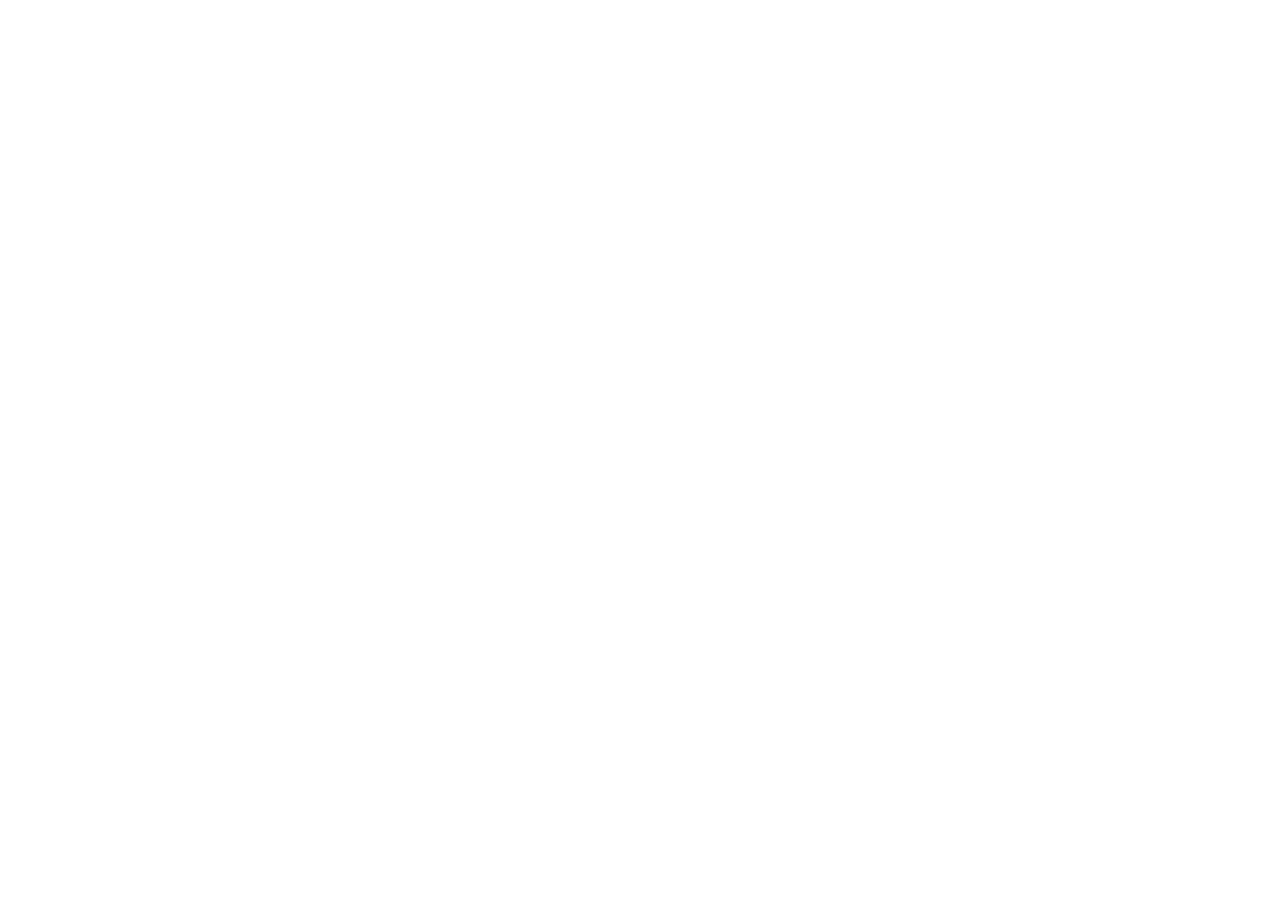
==== index.html @ d52b015d "完成了项目登陆和注册功能的开发" ====
<!DOCTYPE html>
<html lang="en">

<head>
    <meta charset="UTF-8">
    <meta http-equiv="X-UA-Compatible" content="IE=edge">
    <meta name="viewport" content="width=device-width, initial-scale=1.0">
    <title>Document</title>
</head>

<body>

</body>

</html>
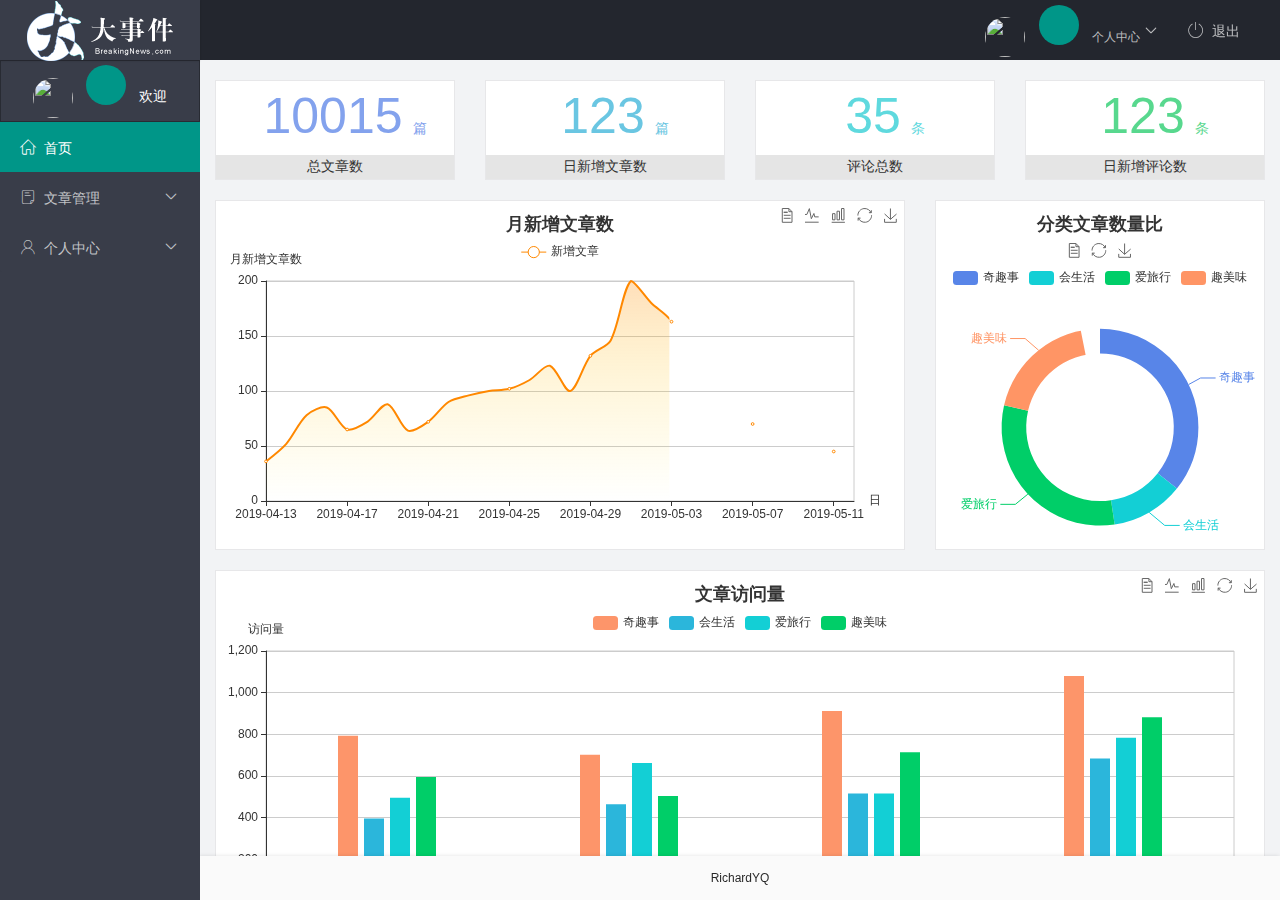
==== commit 39126973: "主页开发" ====
--- a/index.html
+++ b/index.html
@@ -1,15 +1,119 @@
 <!DOCTYPE html>
-<html lang="en">
+<html>
 
 <head>
-    <meta charset="UTF-8">
-    <meta http-equiv="X-UA-Compatible" content="IE=edge">
-    <meta name="viewport" content="width=device-width, initial-scale=1.0">
-    <title>Document</title>
+    <meta charset="utf-8">
+    <meta name="viewport" content="width=device-width, initial-scale=1, maximum-scale=1">
+    <title>Web Blog</title>
+    <link rel="stylesheet" href="./assets/lib/layui/css/layui.css">
+    <link rel="stylesheet" href="./assets/fonts/iconfont.css">
+    <link rel="stylesheet" href="./assets/css/index.css">
 </head>
 
 <body>
+    <div class="layui-layout layui-layout-admin">
+        <div class="layui-header">
+            <div class="layui-logo layui-hide-xs layui-bg-black"><img src="./assets/images/logo.png" alt=""></div>
+            <!-- 头部区域（可配合layui 已有的水平导航） -->
+            <ul class="layui-nav layui-layout-right">
+                <li class="layui-nav-item layui-hide layui-show-md-inline-block">
+                    <a href="javascript:;" class="userinfo">
+                        <img src="" class="layui-nav-img">
+                        <span class="text-avatar"></span>
+                        个人中心
+                    </a>
+                    <dl class="layui-nav-child">
+                        <dd><a href="">基本资料</a></dd>
+                        <dd><a href="">更换头像</a></dd>
+                        <dd><a href="">重置密码</a></dd>
+                    </dl>
+                </li>
+                <li class="layui-nav-item"><a href="javascript:;" id="btn_logout"><span
+                            class="iconfont icon-tuichu"></span>退出</a></li>
+            </ul>
+        </div>
 
+        <div class="layui-side layui-bg-black">
+            <div class="layui-side-scroll">
+                <!-- 左侧导航区域（可配合layui已有的垂直导航） -->
+                <ul class="layui-nav layui-nav-tree" lay-shrink=all>
+                    <div href="javascript:;" class="userinfo ">
+                        <img src="" class="layui-nav-img">
+                        <span class="text-avatar"></span>
+                        <span id="welcome">欢迎</span>
+                    </div>
+                    <li class="layui-nav-item layui-this"><a href="./home/dashboard.html" target="fm"><span
+                                class="iconfont icon-home"></span>首页</a>
+                    </li>
+                    <li class="layui-nav-item">
+                        <a class="" href="javascript:;"><span class="iconfont icon-16" target="fm"></span>文章管理</a>
+                        <dl class="layui-nav-child">
+                            <dd><a href="javascript:;" target="fm"><i class="layui-icon layui-icon-app"></i>文章类别</a>
+                            </dd>
+                            <dd><a href="javascript:;" target="fm"><i class="layui-icon layui-icon-app"></i>文章列表</a>
+                            </dd>
+                            <dd><a href="javascript:;" target="fm"><i class="layui-icon layui-icon-app"></i>发布文章</a>
+                            </dd>
+                        </dl>
+                    </li>
+                    <li class="layui-nav-item">
+                        <a href="javascript:;"><span class="iconfont icon-user"></span>个人中心</a>
+                        <dl class="layui-nav-child">
+                            <dd><a href="javascript:;" target="fm"><i class="layui-icon layui-icon-app"></i>基本资料</a>
+                            </dd>
+                            <dd><a href="javascript:;" target="fm"><i class="layui-icon layui-icon-app"></i>更换头像</a>
+                            </dd>
+                            <dd><a href="javascript:;" target="fm"><i class="layui-icon layui-icon-app"></i>重置密码</a>
+                            </dd>
+                        </dl>
+                    </li>
+                </ul>
+            </div>
+        </div>
+
+        <div class="layui-body">
+            <!-- 内容主体区域 -->
+            <iframe src="./home/dashboard.html" frameborder="0" name="fm"></iframe>
+            <div style="padding: 15px;">内容主体区域。记得修改 layui.css 和 js 的路径</div>
+        </div>
+
+        <div class="layui-footer">
+            RichardYQ
+        </div>
+    </div>
+    <script src="./assets/lib/layui/layui.js"></script>
+    <script src="./assets/lib/jquery.js"></script>
+    <script src="./assets/js/baseApi.js"></script>
+    <script src="./assets/js/index.js"></script>
+
+    <!-- <script>
+        //JS 
+        layui.use(['element', 'layer', 'util'], function () {
+            var element = layui.element
+                , layer = layui.layer
+                , util = layui.util
+                , $ = layui.$;
+
+            //头部事件
+            util.event('lay-header-event', {
+                //左侧菜单事件
+                menuLeft: function (othis) {
+                    layer.msg('展开左侧菜单的操作', { icon: 0 });
+                }
+                , menuRight: function () {
+                    layer.open({
+                        type: 1
+                        , content: '<div style="padding: 15px;">处理右侧面板的操作</div>'
+                        , area: ['260px', '100%']
+                        , offset: 'rt' //右上角
+                        , anim: 5
+                        , shadeClose: true
+                    });
+                }
+            });
+
+        });
+    </script> -->
 </body>
 
 </html>--- a/assets/lib/layui/css/layui.css
+++ b/assets/lib/layui/css/layui.css
@@ -0,0 +1 @@
+.layui-inline,img{display:inline-block;vertical-align:middle}h1,h2,h3,h4,h5,h6{font-weight:400}a,body{color:#333}.layui-edge,.layui-header,.layui-inline,.layui-main{position:relative}.layui-edge,hr{height:0;overflow:hidden}.layui-layout-body,.layui-side,.layui-side-scroll{overflow-x:hidden}.layui-edge,.layui-elip,hr{overflow:hidden}.layui-btn,.layui-edge,.layui-inline,img{vertical-align:middle}.layui-btn,.layui-disabled,.layui-icon,.layui-unselect{-moz-user-select:none;-webkit-user-select:none;-ms-user-select:none}blockquote,body,button,dd,div,dl,dt,form,h1,h2,h3,h4,h5,h6,input,li,ol,p,pre,td,textarea,th,ul{margin:0;padding:0;-webkit-tap-highlight-color:rgba(0,0,0,0)}a:active,a:hover{outline:0}img{border:none}li{list-style:none}table{border-collapse:collapse;border-spacing:0}h4,h5,h6{font-size:100%}button,input,optgroup,option,select,textarea{font-family:inherit;font-size:inherit;font-style:inherit;font-weight:inherit;outline:0}pre{white-space:pre-wrap;white-space:-moz-pre-wrap;white-space:-pre-wrap;white-space:-o-pre-wrap;word-wrap:break-word}body{line-height:1.6;color:rgba(0,0,0,.85);font:14px Helvetica Neue,Helvetica,PingFang SC,Tahoma,Arial,sans-serif}hr{line-height:0;margin:10px 0;padding:0;border:none!important;border-bottom:1px solid #eee!important;clear:both;background:0 0}a{text-decoration:none}a:hover{color:#777}a cite{font-style:normal;*cursor:pointer}.layui-border-box,.layui-border-box *{box-sizing:border-box}.layui-box,.layui-box *{box-sizing:content-box}.layui-clear{clear:both;*zoom:1}.layui-clear:after{content:'\20';clear:both;*zoom:1;display:block;height:0}.layui-inline{*display:inline;*zoom:1}.layui-btn,.layui-btn-group,.layui-edge{display:inline-block}.layui-edge{width:0;border-width:6px;border-style:dashed;border-color:transparent}.layui-edge-top{top:-4px;border-bottom-color:#999;border-bottom-style:solid}.layui-edge-right{border-left-color:#999;border-left-style:solid}.layui-edge-bottom{top:2px;border-top-color:#999;border-top-style:solid}.layui-edge-left{border-right-color:#999;border-right-style:solid}.layui-elip{text-overflow:ellipsis;white-space:nowrap}.layui-disabled,.layui-disabled:hover{color:#d2d2d2!important;cursor:not-allowed!important}.layui-circle{border-radius:100%}.layui-show{display:block!important}.layui-hide{display:none!important}.layui-show-v{visibility:visible!important}.layui-hide-v{visibility:hidden!important}@font-face{font-family:layui-icon;src:url(../font/iconfont.eot?v=256);src:url(../font/iconfont.eot?v=256#iefix) format('embedded-opentype'),url(../font/iconfont.woff2?v=256) format('woff2'),url(../font/iconfont.woff?v=256) format('woff'),url(../font/iconfont.ttf?v=256) format('truetype'),url(../font/iconfont.svg?v=256#layui-icon) format('svg')}.layui-icon{font-family:layui-icon!important;font-size:16px;font-style:normal;-webkit-font-smoothing:antialiased;-moz-osx-font-smoothing:grayscale}.layui-icon-reply-fill:before{content:"\e611"}.layui-icon-set-fill:before{content:"\e614"}.layui-icon-menu-fill:before{content:"\e60f"}.layui-icon-search:before{content:"\e615"}.layui-icon-share:before{content:"\e641"}.layui-icon-set-sm:before{content:"\e620"}.layui-icon-engine:before{content:"\e628"}.layui-icon-close:before{content:"\1006"}.layui-icon-close-fill:before{content:"\1007"}.layui-icon-chart-screen:before{content:"\e629"}.layui-icon-star:before{content:"\e600"}.layui-icon-circle-dot:before{content:"\e617"}.layui-icon-chat:before{content:"\e606"}.layui-icon-release:before{content:"\e609"}.layui-icon-list:before{content:"\e60a"}.layui-icon-chart:before{content:"\e62c"}.layui-icon-ok-circle:before{content:"\1005"}.layui-icon-layim-theme:before{content:"\e61b"}.layui-icon-table:before{content:"\e62d"}.layui-icon-right:before{content:"\e602"}.layui-icon-left:before{content:"\e603"}.layui-icon-cart-simple:before{content:"\e698"}.layui-icon-face-cry:before{content:"\e69c"}.layui-icon-face-smile:before{content:"\e6af"}.layui-icon-survey:before{content:"\e6b2"}.layui-icon-tree:before{content:"\e62e"}.layui-icon-ie:before{content:"\e7bb"}.layui-icon-upload-circle:before{content:"\e62f"}.layui-icon-add-circle:before{content:"\e61f"}.layui-icon-download-circle:before{content:"\e601"}.layui-icon-templeate-1:before{content:"\e630"}.layui-icon-util:before{content:"\e631"}.layui-icon-face-surprised:before{content:"\e664"}.layui-icon-edit:before{content:"\e642"}.layui-icon-speaker:before{content:"\e645"}.layui-icon-down:before{content:"\e61a"}.layui-icon-file:before{content:"\e621"}.layui-icon-layouts:before{content:"\e632"}.layui-icon-rate-half:before{content:"\e6c9"}.layui-icon-add-circle-fine:before{content:"\e608"}.layui-icon-prev-circle:before{content:"\e633"}.layui-icon-read:before{content:"\e705"}.layui-icon-404:before{content:"\e61c"}.layui-icon-carousel:before{content:"\e634"}.layui-icon-help:before{content:"\e607"}.layui-icon-code-circle:before{content:"\e635"}.layui-icon-windows:before{content:"\e67f"}.layui-icon-water:before{content:"\e636"}.layui-icon-username:before{content:"\e66f"}.layui-icon-find-fill:before{content:"\e670"}.layui-icon-about:before{content:"\e60b"}.layui-icon-location:before{content:"\e715"}.layui-icon-up:before{content:"\e619"}.layui-icon-pause:before{content:"\e651"}.layui-icon-date:before{content:"\e637"}.layui-icon-layim-uploadfile:before{content:"\e61d"}.layui-icon-delete:before{content:"\e640"}.layui-icon-play:before{content:"\e652"}.layui-icon-top:before{content:"\e604"}.layui-icon-firefox:before{content:"\e686"}.layui-icon-friends:before{content:"\e612"}.layui-icon-refresh-3:before{content:"\e9aa"}.layui-icon-ok:before{content:"\e605"}.layui-icon-layer:before{content:"\e638"}.layui-icon-face-smile-fine:before{content:"\e60c"}.layui-icon-dollar:before{content:"\e659"}.layui-icon-group:before{content:"\e613"}.layui-icon-layim-download:before{content:"\e61e"}.layui-icon-picture-fine:before{content:"\e60d"}.layui-icon-link:before{content:"\e64c"}.layui-icon-diamond:before{content:"\e735"}.layui-icon-log:before{content:"\e60e"}.layui-icon-key:before{content:"\e683"}.layui-icon-rate-solid:before{content:"\e67a"}.layui-icon-fonts-del:before{content:"\e64f"}.layui-icon-unlink:before{content:"\e64d"}.layui-icon-fonts-clear:before{content:"\e639"}.layui-icon-triangle-r:before{content:"\e623"}.layui-icon-circle:before{content:"\e63f"}.layui-icon-radio:before{content:"\e643"}.layui-icon-align-center:before{content:"\e647"}.layui-icon-align-right:before{content:"\e648"}.layui-icon-align-left:before{content:"\e649"}.layui-icon-loading-1:before{content:"\e63e"}.layui-icon-return:before{content:"\e65c"}.layui-icon-fonts-strong:before{content:"\e62b"}.layui-icon-upload:before{content:"\e67c"}.layui-icon-dialogue:before{content:"\e63a"}.layui-icon-video:before{content:"\e6ed"}.layui-icon-headset:before{content:"\e6fc"}.layui-icon-cellphone-fine:before{content:"\e63b"}.layui-icon-add-1:before{content:"\e654"}.layui-icon-face-smile-b:before{content:"\e650"}.layui-icon-fonts-html:before{content:"\e64b"}.layui-icon-screen-full:before{content:"\e622"}.layui-icon-form:before{content:"\e63c"}.layui-icon-cart:before{content:"\e657"}.layui-icon-camera-fill:before{content:"\e65d"}.layui-icon-tabs:before{content:"\e62a"}.layui-icon-heart-fill:before{content:"\e68f"}.layui-icon-fonts-code:before{content:"\e64e"}.layui-icon-ios:before{content:"\e680"}.layui-icon-at:before{content:"\e687"}.layui-icon-fire:before{content:"\e756"}.layui-icon-set:before{content:"\e716"}.layui-icon-fonts-u:before{content:"\e646"}.layui-icon-triangle-d:before{content:"\e625"}.layui-icon-tips:before{content:"\e702"}.layui-icon-picture:before{content:"\e64a"}.layui-icon-more-vertical:before{content:"\e671"}.layui-icon-bluetooth:before{content:"\e689"}.layui-icon-flag:before{content:"\e66c"}.layui-icon-loading:before{content:"\e63d"}.layui-icon-fonts-i:before{content:"\e644"}.layui-icon-refresh-1:before{content:"\e666"}.layui-icon-rmb:before{content:"\e65e"}.layui-icon-addition:before{content:"\e624"}.layui-icon-home:before{content:"\e68e"}.layui-icon-time:before{content:"\e68d"}.layui-icon-user:before{content:"\e770"}.layui-icon-notice:before{content:"\e667"}.layui-icon-chrome:before{content:"\e68a"}.layui-icon-edge:before{content:"\e68b"}.layui-icon-login-weibo:before{content:"\e675"}.layui-icon-voice:before{content:"\e688"}.layui-icon-upload-drag:before{content:"\e681"}.layui-icon-login-qq:before{content:"\e676"}.layui-icon-snowflake:before{content:"\e6b1"}.layui-icon-heart:before{content:"\e68c"}.layui-icon-logout:before{content:"\e682"}.layui-icon-file-b:before{content:"\e655"}.layui-icon-template:before{content:"\e663"}.layui-icon-transfer:before{content:"\e691"}.layui-icon-auz:before{content:"\e672"}.layui-icon-console:before{content:"\e665"}.layui-icon-app:before{content:"\e653"}.layui-icon-prev:before{content:"\e65a"}.layui-icon-website:before{content:"\e7ae"}.layui-icon-next:before{content:"\e65b"}.layui-icon-component:before{content:"\e857"}.layui-icon-android:before{content:"\e684"}.layui-icon-more:before{content:"\e65f"}.layui-icon-login-wechat:before{content:"\e677"}.layui-icon-shrink-right:before{content:"\e668"}.layui-icon-spread-left:before{content:"\e66b"}.layui-icon-camera:before{content:"\e660"}.layui-icon-note:before{content:"\e66e"}.layui-icon-refresh:before{content:"\e669"}.layui-icon-female:before{content:"\e661"}.layui-icon-male:before{content:"\e662"}.layui-icon-screen-restore:before{content:"\e758"}.layui-icon-password:before{content:"\e673"}.layui-icon-senior:before{content:"\e674"}.layui-icon-theme:before{content:"\e66a"}.layui-icon-tread:before{content:"\e6c5"}.layui-icon-praise:before{content:"\e6c6"}.layui-icon-star-fill:before{content:"\e658"}.layui-icon-rate:before{content:"\e67b"}.layui-icon-template-1:before{content:"\e656"}.layui-icon-vercode:before{content:"\e679"}.layui-icon-service:before{content:"\e626"}.layui-icon-cellphone:before{content:"\e678"}.layui-icon-print:before{content:"\e66d"}.layui-icon-cols:before{content:"\e610"}.layui-icon-wifi:before{content:"\e7e0"}.layui-icon-export:before{content:"\e67d"}.layui-icon-rss:before{content:"\e808"}.layui-icon-slider:before{content:"\e714"}.layui-icon-email:before{content:"\e618"}.layui-icon-subtraction:before{content:"\e67e"}.layui-icon-mike:before{content:"\e6dc"}.layui-icon-light:before{content:"\e748"}.layui-icon-gift:before{content:"\e627"}.layui-icon-mute:before{content:"\e685"}.layui-icon-reduce-circle:before{content:"\e616"}.layui-icon-music:before{content:"\e690"}.layui-main{width:1140px;margin:0 auto}.layui-header{z-index:1000;height:60px}.layui-header a:hover{transition:all .5s;-webkit-transition:all .5s}.layui-side{position:fixed;left:0;top:0;bottom:0;z-index:999;width:200px}.layui-side-scroll{position:relative;width:220px;height:100%}.layui-body{position:relative;left:200px;right:0;top:0;bottom:0;z-index:900;width:auto;box-sizing:border-box}.layui-layout-admin .layui-header{position:fixed;top:0;left:0;right:0;background-color:#23262E}.layui-layout-admin .layui-side{top:60px;width:200px;overflow-x:hidden}.layui-layout-admin .layui-body{position:absolute;top:60px;padding-bottom:44px}.layui-layout-admin .layui-main{width:auto;margin:0 15px}.layui-layout-admin .layui-footer{position:fixed;left:200px;right:0;bottom:0;z-index:990;height:44px;line-height:44px;padding:0 15px;box-shadow:-1px 0 4px rgb(0 0 0 / 12%);background-color:#FAFAFA}.layui-layout-admin .layui-logo{position:absolute;left:0;top:0;width:200px;height:100%;line-height:60px;text-align:center;color:#009688;font-size:16px;box-shadow:0 1px 2px 0 rgb(0 0 0 / 15%)}.layui-layout-admin .layui-header .layui-nav{background:0 0}.layui-layout-left{position:absolute!important;left:200px;top:0}.layui-layout-right{position:absolute!important;right:0;top:0}.layui-container{position:relative;margin:0 auto;padding:0 15px;box-sizing:border-box}.layui-fluid{position:relative;margin:0 auto;padding:0 15px}.layui-row:after,.layui-row:before{content:"";display:block;clear:both}.layui-col-lg1,.layui-col-lg10,.layui-col-lg11,.layui-col-lg12,.layui-col-lg2,.layui-col-lg3,.layui-col-lg4,.layui-col-lg5,.layui-col-lg6,.layui-col-lg7,.layui-col-lg8,.layui-col-lg9,.layui-col-md1,.layui-col-md10,.layui-col-md11,.layui-col-md12,.layui-col-md2,.layui-col-md3,.layui-col-md4,.layui-col-md5,.layui-col-md6,.layui-col-md7,.layui-col-md8,.layui-col-md9,.layui-col-sm1,.layui-col-sm10,.layui-col-sm11,.layui-col-sm12,.layui-col-sm2,.layui-col-sm3,.layui-col-sm4,.layui-col-sm5,.layui-col-sm6,.layui-col-sm7,.layui-col-sm8,.layui-col-sm9,.layui-col-xs1,.layui-col-xs10,.layui-col-xs11,.layui-col-xs12,.layui-col-xs2,.layui-col-xs3,.layui-col-xs4,.layui-col-xs5,.layui-col-xs6,.layui-col-xs7,.layui-col-xs8,.layui-col-xs9{position:relative;display:block;box-sizing:border-box}.layui-col-xs1,.layui-col-xs10,.layui-col-xs11,.layui-col-xs12,.layui-col-xs2,.layui-col-xs3,.layui-col-xs4,.layui-col-xs5,.layui-col-xs6,.layui-col-xs7,.layui-col-xs8,.layui-col-xs9{float:left}.layui-col-xs1{width:8.33333333%}.layui-col-xs2{width:16.66666667%}.layui-col-xs3{width:25%}.layui-col-xs4{width:33.33333333%}.layui-col-xs5{width:41.66666667%}.layui-col-xs6{width:50%}.layui-col-xs7{width:58.33333333%}.layui-col-xs8{width:66.66666667%}.layui-col-xs9{width:75%}.layui-col-xs10{width:83.33333333%}.layui-col-xs11{width:91.66666667%}.layui-col-xs12{width:100%}.layui-col-xs-offset1{margin-left:8.33333333%}.layui-col-xs-offset2{margin-left:16.66666667%}.layui-col-xs-offset3{margin-left:25%}.layui-col-xs-offset4{margin-left:33.33333333%}.layui-col-xs-offset5{margin-left:41.66666667%}.layui-col-xs-offset6{margin-left:50%}.layui-col-xs-offset7{margin-left:58.33333333%}.layui-col-xs-offset8{margin-left:66.66666667%}.layui-col-xs-offset9{margin-left:75%}.layui-col-xs-offset10{margin-left:83.33333333%}.layui-col-xs-offset11{margin-left:91.66666667%}.layui-col-xs-offset12{margin-left:100%}@media screen and (max-width:768px){.layui-hide-xs{display:none!important}.layui-show-xs-block{display:block!important}.layui-show-xs-inline{display:inline!important}.layui-show-xs-inline-block{display:inline-block!important}}@media screen and (min-width:768px){.layui-container{width:750px}.layui-hide-sm{display:none!important}.layui-show-sm-block{display:block!important}.layui-show-sm-inline{display:inline!important}.layui-show-sm-inline-block{display:inline-block!important}.layui-col-sm1,.layui-col-sm10,.layui-col-sm11,.layui-col-sm12,.layui-col-sm2,.layui-col-sm3,.layui-col-sm4,.layui-col-sm5,.layui-col-sm6,.layui-col-sm7,.layui-col-sm8,.layui-col-sm9{float:left}.layui-col-sm1{width:8.33333333%}.layui-col-sm2{width:16.66666667%}.layui-col-sm3{width:25%}.layui-col-sm4{width:33.33333333%}.layui-col-sm5{width:41.66666667%}.layui-col-sm6{width:50%}.layui-col-sm7{width:58.33333333%}.layui-col-sm8{width:66.66666667%}.layui-col-sm9{width:75%}.layui-col-sm10{width:83.33333333%}.layui-col-sm11{width:91.66666667%}.layui-col-sm12{width:100%}.layui-col-sm-offset1{margin-left:8.33333333%}.layui-col-sm-offset2{margin-left:16.66666667%}.layui-col-sm-offset3{margin-left:25%}.layui-col-sm-offset4{margin-left:33.33333333%}.layui-col-sm-offset5{margin-left:41.66666667%}.layui-col-sm-offset6{margin-left:50%}.layui-col-sm-offset7{margin-left:58.33333333%}.layui-col-sm-offset8{margin-left:66.66666667%}.layui-col-sm-offset9{margin-left:75%}.layui-col-sm-offset10{margin-left:83.33333333%}.layui-col-sm-offset11{margin-left:91.66666667%}.layui-col-sm-offset12{margin-left:100%}}@media screen and (min-width:992px){.layui-container{width:970px}.layui-hide-md{display:none!important}.layui-show-md-block{display:block!important}.layui-show-md-inline{display:inline!important}.layui-show-md-inline-block{display:inline-block!important}.layui-col-md1,.layui-col-md10,.layui-col-md11,.layui-col-md12,.layui-col-md2,.layui-col-md3,.layui-col-md4,.layui-col-md5,.layui-col-md6,.layui-col-md7,.layui-col-md8,.layui-col-md9{float:left}.layui-col-md1{width:8.33333333%}.layui-col-md2{width:16.66666667%}.layui-col-md3{width:25%}.layui-col-md4{width:33.33333333%}.layui-col-md5{width:41.66666667%}.layui-col-md6{width:50%}.layui-col-md7{width:58.33333333%}.layui-col-md8{width:66.66666667%}.layui-col-md9{width:75%}.layui-col-md10{width:83.33333333%}.layui-col-md11{width:91.66666667%}.layui-col-md12{width:100%}.layui-col-md-offset1{margin-left:8.33333333%}.layui-col-md-offset2{margin-left:16.66666667%}.layui-col-md-offset3{margin-left:25%}.layui-col-md-offset4{margin-left:33.33333333%}.layui-col-md-offset5{margin-left:41.66666667%}.layui-col-md-offset6{margin-left:50%}.layui-col-md-offset7{margin-left:58.33333333%}.layui-col-md-offset8{margin-left:66.66666667%}.layui-col-md-offset9{margin-left:75%}.layui-col-md-offset10{margin-left:83.33333333%}.layui-col-md-offset11{margin-left:91.66666667%}.layui-col-md-offset12{margin-left:100%}}@media screen and (min-width:1200px){.layui-container{width:1170px}.layui-hide-lg{display:none!important}.layui-show-lg-block{display:block!important}.layui-show-lg-inline{display:inline!important}.layui-show-lg-inline-block{display:inline-block!important}.layui-col-lg1,.layui-col-lg10,.layui-col-lg11,.layui-col-lg12,.layui-col-lg2,.layui-col-lg3,.layui-col-lg4,.layui-col-lg5,.layui-col-lg6,.layui-col-lg7,.layui-col-lg8,.layui-col-lg9{float:left}.layui-col-lg1{width:8.33333333%}.layui-col-lg2{width:16.66666667%}.layui-col-lg3{width:25%}.layui-col-lg4{width:33.33333333%}.layui-col-lg5{width:41.66666667%}.layui-col-lg6{width:50%}.layui-col-lg7{width:58.33333333%}.layui-col-lg8{width:66.66666667%}.layui-col-lg9{width:75%}.layui-col-lg10{width:83.33333333%}.layui-col-lg11{width:91.66666667%}.layui-col-lg12{width:100%}.layui-col-lg-offset1{margin-left:8.33333333%}.layui-col-lg-offset2{margin-left:16.66666667%}.layui-col-lg-offset3{margin-left:25%}.layui-col-lg-offset4{margin-left:33.33333333%}.layui-col-lg-offset5{margin-left:41.66666667%}.layui-col-lg-offset6{margin-left:50%}.layui-col-lg-offset7{margin-left:58.33333333%}.layui-col-lg-offset8{margin-left:66.66666667%}.layui-col-lg-offset9{margin-left:75%}.layui-col-lg-offset10{margin-left:83.33333333%}.layui-col-lg-offset11{margin-left:91.66666667%}.layui-col-lg-offset12{margin-left:100%}}.layui-col-space1{margin:-.5px}.layui-col-space1>*{padding:.5px}.layui-col-space2{margin:-1px}.layui-col-space2>*{padding:1px}.layui-col-space4{margin:-2px}.layui-col-space4>*{padding:2px}.layui-col-space5{margin:-2.5px}.layui-col-space5>*{padding:2.5px}.layui-col-space6{margin:-3px}.layui-col-space6>*{padding:3px}.layui-col-space8{margin:-4px}.layui-col-space8>*{padding:4px}.layui-col-space10{margin:-5px}.layui-col-space10>*{padding:5px}.layui-col-space12{margin:-6px}.layui-col-space12>*{padding:6px}.layui-col-space14{margin:-7px}.layui-col-space14>*{padding:7px}.layui-col-space15{margin:-7.5px}.layui-col-space15>*{padding:7.5px}.layui-col-space16{margin:-8px}.layui-col-space16>*{padding:8px}.layui-col-space18{margin:-9px}.layui-col-space18>*{padding:9px}.layui-col-space20{margin:-10px}.layui-col-space20>*{padding:10px}.layui-col-space22{margin:-11px}.layui-col-space22>*{padding:11px}.layui-col-space24{margin:-12px}.layui-col-space24>*{padding:12px}.layui-col-space25{margin:-12.5px}.layui-col-space25>*{padding:12.5px}.layui-col-space26{margin:-13px}.layui-col-space26>*{padding:13px}.layui-col-space28{margin:-14px}.layui-col-space28>*{padding:14px}.layui-col-space30{margin:-15px}.layui-col-space30>*{padding:15px}.layui-btn,.layui-input,.layui-select,.layui-textarea,.layui-upload-button{outline:0;-webkit-appearance:none;transition:all .3s;-webkit-transition:all .3s;box-sizing:border-box}.layui-elem-quote{margin-bottom:10px;padding:15px;line-height:1.6;border-left:5px solid #5FB878;border-radius:0 2px 2px 0;background-color:#FAFAFA}.layui-quote-nm{border-style:solid;border-width:1px 1px 1px 5px;background:0 0}.layui-elem-field{margin-bottom:10px;padding:0;border-width:1px;border-style:solid}.layui-elem-field legend{margin-left:20px;padding:0 10px;font-size:20px;font-weight:300}.layui-field-title{margin:10px 0 20px;border-width:1px 0 0}.layui-field-box{padding:15px}.layui-field-title .layui-field-box{padding:10px 0}.layui-progress{position:relative;height:6px;border-radius:20px;background-color:#eee}.layui-progress-bar{position:absolute;left:0;top:0;width:0;max-width:100%;height:6px;border-radius:20px;text-align:right;background-color:#5FB878;transition:all .3s;-webkit-transition:all .3s}.layui-progress-big,.layui-progress-big .layui-progress-bar{height:18px;line-height:18px}.layui-progress-text{position:relative;top:-20px;line-height:18px;font-size:12px;color:#666}.layui-progress-big .layui-progress-text{position:static;padding:0 10px;color:#fff}.layui-collapse{border-width:1px;border-style:solid;border-radius:2px}.layui-colla-content,.layui-colla-item{border-top-width:1px;border-top-style:solid}.layui-colla-item:first-child{border-top:none}.layui-colla-title{position:relative;height:42px;line-height:42px;padding:0 15px 0 35px;color:#333;background-color:#FAFAFA;cursor:pointer;font-size:14px;overflow:hidden}.layui-colla-content{display:none;padding:10px 15px;line-height:1.6;color:#666}.layui-colla-icon{position:absolute;left:15px;top:0;font-size:14px}.layui-card-body,.layui-card-header,.layui-form-label,.layui-form-mid,.layui-form-select,.layui-input-block,.layui-input-inline,.layui-panel,.layui-textarea{position:relative}.layui-card{margin-bottom:15px;border-radius:2px;background-color:#fff;box-shadow:0 1px 2px 0 rgba(0,0,0,.05)}.layui-form-select dl,.layui-panel{box-shadow:1px 1px 4px rgb(0 0 0 / 8%)}.layui-card:last-child{margin-bottom:0}.layui-card-header{height:42px;line-height:42px;padding:0 15px;border-bottom:1px solid #f6f6f6;color:#333;border-radius:2px 2px 0 0;font-size:14px}.layui-card-body{padding:10px 15px;line-height:24px}.layui-card-body[pad15]{padding:15px}.layui-card-body[pad20]{padding:20px}.layui-card-body .layui-table{margin:5px 0}.layui-card .layui-tab{margin:0}.layui-panel{border-width:1px;border-style:solid;border-radius:2px;background-color:#fff;color:#666}.layui-bg-black,.layui-bg-blue,.layui-bg-cyan,.layui-bg-green,.layui-bg-orange,.layui-bg-red{color:#fff!important}.layui-panel-window{position:relative;padding:15px;border-radius:0;border-top:5px solid #eee;background-color:#fff}.layui-border,.layui-border-black,.layui-border-blue,.layui-border-cyan,.layui-border-green,.layui-border-orange,.layui-border-red{border-width:1px;border-style:solid}.layui-auxiliar-moving{position:fixed;left:0;right:0;top:0;bottom:0;width:100%;height:100%;background:0 0;z-index:9999999999}.layui-bg-red{background-color:#FF5722!important}.layui-bg-orange{background-color:#FFB800!important}.layui-bg-green{background-color:#009688!important}.layui-bg-cyan{background-color:#2F4056!important}.layui-bg-blue{background-color:#1E9FFF!important}.layui-bg-black{background-color:#393D49!important}.layui-bg-gray{background-color:#FAFAFA!important;color:#666!important}.layui-badge-rim,.layui-border,.layui-colla-content,.layui-colla-item,.layui-collapse,.layui-elem-field,.layui-form-pane .layui-form-item[pane],.layui-form-pane .layui-form-label,.layui-input,.layui-layedit,.layui-layedit-tool,.layui-panel,.layui-quote-nm,.layui-select,.layui-tab-bar,.layui-tab-card,.layui-tab-title,.layui-tab-title .layui-this:after,.layui-textarea{border-color:#eee}.layui-border{color:#666!important}.layui-border-red{border-color:#FF5722!important;color:#FF5722!important}.layui-border-orange{border-color:#FFB800!important;color:#FFB800!important}.layui-border-green{border-color:#009688!important;color:#009688!important}.layui-border-cyan{border-color:#2F4056!important;color:#2F4056!important}.layui-border-blue{border-color:#1E9FFF!important;color:#1E9FFF!important}.layui-border-black{border-color:#393D49!important;color:#393D49!important}.layui-timeline-item:before{background-color:#eee}.layui-text{line-height:1.6;font-size:14px;color:#666}.layui-text h1,.layui-text h2,.layui-text h3{font-weight:500;color:#333}.layui-text h1{font-size:30px}.layui-text h2{font-size:24px}.layui-text h3{font-size:18px}.layui-text a:not(.layui-btn){color:#01AAED}.layui-text a:not(.layui-btn):hover{text-decoration:underline}.layui-text ul{padding:5px 0 5px 15px}.layui-text ul li{margin-top:5px;list-style-type:disc}.layui-text em,.layui-word-aux{color:#999!important;padding-left:5px!important;padding-right:5px!important}.layui-text p{margin:10px 0}.layui-text p:first-child{margin-top:0}.layui-font-12{font-size:12px!important}.layui-font-14{font-size:14px!important}.layui-font-16{font-size:16px!important}.layui-font-18{font-size:18px!important}.layui-font-20{font-size:20px!important}.layui-font-red{color:#FF5722!important}.layui-font-orange{color:#FFB800!important}.layui-font-green{color:#009688!important}.layui-font-cyan{color:#2F4056!important}.layui-font-blue{color:#01AAED!important}.layui-font-black{color:#000!important}.layui-font-gray{color:#c2c2c2!important}.layui-btn{height:38px;line-height:38px;border:1px solid transparent;padding:0 18px;background-color:#009688;color:#fff;white-space:nowrap;text-align:center;font-size:14px;border-radius:2px;cursor:pointer}.layui-btn:hover{opacity:.8;filter:alpha(opacity=80);color:#fff}.layui-btn:active{opacity:1;filter:alpha(opacity=100)}.layui-btn+.layui-btn{margin-left:10px}.layui-btn-container{font-size:0}.layui-btn-container .layui-btn{margin-right:10px;margin-bottom:10px}.layui-btn-container .layui-btn+.layui-btn{margin-left:0}.layui-table .layui-btn-container .layui-btn{margin-bottom:9px}.layui-btn-radius{border-radius:100px}.layui-btn .layui-icon{padding:0 2px;vertical-align:middle\9;vertical-align:bottom}.layui-btn-primary{border-color:#d2d2d2;background:0 0;color:#666}.layui-btn-primary:hover{border-color:#009688;color:#333}.layui-btn-normal{background-color:#1E9FFF}.layui-btn-warm{background-color:#FFB800}.layui-btn-danger{background-color:#FF5722}.layui-btn-checked{background-color:#5FB878}.layui-btn-disabled,.layui-btn-disabled:active,.layui-btn-disabled:hover{border-color:#eee!important;background-color:#FBFBFB!important;color:#d2d2d2!important;cursor:not-allowed!important;opacity:1}.layui-btn-lg{height:44px;line-height:44px;padding:0 25px;font-size:16px}.layui-btn-sm{height:30px;line-height:30px;padding:0 10px;font-size:12px}.layui-btn-xs{height:22px;line-height:22px;padding:0 5px;font-size:12px}.layui-btn-xs i{font-size:12px!important}.layui-btn-group{vertical-align:middle;font-size:0}.layui-btn-group .layui-btn{margin-left:0!important;margin-right:0!important;border-left:1px solid rgba(255,255,255,.5);border-radius:0}.layui-btn-group .layui-btn-primary{border-left:none}.layui-btn-group .layui-btn-primary:hover{border-color:#d2d2d2;color:#009688}.layui-btn-group .layui-btn:first-child{border-left:none;border-radius:2px 0 0 2px}.layui-btn-group .layui-btn-primary:first-child{border-left:1px solid #d2d2d2}.layui-btn-group .layui-btn:last-child{border-radius:0 2px 2px 0}.layui-btn-group .layui-btn+.layui-btn{margin-left:0}.layui-btn-group+.layui-btn-group{margin-left:10px}.layui-btn-fluid{width:100%}.layui-input,.layui-select,.layui-textarea{height:38px;line-height:1.3;line-height:38px\9;border-width:1px;border-style:solid;background-color:#fff;color:rgba(0,0,0,.85);border-radius:2px}.layui-input::-webkit-input-placeholder,.layui-select::-webkit-input-placeholder,.layui-textarea::-webkit-input-placeholder{line-height:1.3}.layui-input,.layui-textarea{display:block;width:100%;padding-left:10px}.layui-input:hover,.layui-textarea:hover{border-color:#eee!important}.layui-input:focus,.layui-textarea:focus{border-color:#d2d2d2!important}.layui-textarea{min-height:100px;height:auto;line-height:20px;padding:6px 10px;resize:vertical}.layui-select{padding:0 10px}.layui-form input[type=checkbox],.layui-form input[type=radio],.layui-form select{display:none}.layui-form [lay-ignore]{display:initial}.layui-form-item{margin-bottom:15px;clear:both;*zoom:1}.layui-form-item:after{content:'\20';clear:both;*zoom:1;display:block;height:0}.layui-form-label{float:left;display:block;padding:9px 15px;width:80px;font-weight:400;line-height:20px;text-align:right}.layui-form-label-col{display:block;float:none;padding:9px 0;line-height:20px;text-align:left}.layui-form-item .layui-inline{margin-bottom:5px;margin-right:10px}.layui-input-block{margin-left:110px;min-height:36px}.layui-input-inline{display:inline-block;vertical-align:middle}.layui-form-item .layui-input-inline{float:left;width:190px;margin-right:10px}.layui-form-text .layui-input-inline{width:auto}.layui-form-mid{float:left;display:block;padding:9px 0!important;line-height:20px;margin-right:10px}.layui-form-danger+.layui-form-select .layui-input,.layui-form-danger:focus{border-color:#FF5722!important}.layui-form-select .layui-input{padding-right:30px;cursor:pointer}.layui-form-select .layui-edge{position:absolute;right:10px;top:50%;margin-top:-3px;cursor:pointer;border-width:6px;border-top-color:#c2c2c2;border-top-style:solid;transition:all .3s;-webkit-transition:all .3s}.layui-form-select dl{display:none;position:absolute;left:0;top:42px;padding:5px 0;z-index:899;min-width:100%;border:1px solid #eee;max-height:300px;overflow-y:auto;background-color:#fff;border-radius:2px;box-sizing:border-box}.layui-form-select dl dd,.layui-form-select dl dt{padding:0 10px;line-height:36px;white-space:nowrap;overflow:hidden;text-overflow:ellipsis}.layui-form-select dl dt{font-size:12px;color:#999}.layui-form-select dl dd{cursor:pointer}.layui-form-select dl dd:hover{background-color:#F6F6F6;-webkit-transition:.5s all;transition:.5s all}.layui-form-select .layui-select-group dd{padding-left:20px}.layui-form-select dl dd.layui-select-tips{padding-left:10px!important;color:#999}.layui-form-select dl dd.layui-this{background-color:#5FB878;color:#fff}.layui-form-checkbox,.layui-form-select dl dd.layui-disabled{background-color:#fff}.layui-form-selected dl{display:block}.layui-form-checkbox,.layui-form-checkbox *,.layui-form-switch{display:inline-block;vertical-align:middle}.layui-form-selected .layui-edge{margin-top:-9px;-webkit-transform:rotate(180deg);transform:rotate(180deg);margin-top:-3px\9}:root .layui-form-selected .layui-edge{margin-top:-9px\0/IE9}.layui-form-selectup dl{top:auto;bottom:42px}.layui-select-none{margin:5px 0;text-align:center;color:#999}.layui-select-disabled .layui-disabled{border-color:#eee!important}.layui-select-disabled .layui-edge{border-top-color:#d2d2d2}.layui-form-checkbox{position:relative;height:30px;line-height:30px;margin-right:10px;padding-right:30px;cursor:pointer;font-size:0;-webkit-transition:.1s linear;transition:.1s linear;box-sizing:border-box}.layui-form-checkbox span{padding:0 10px;height:100%;font-size:14px;border-radius:2px 0 0 2px;background-color:#d2d2d2;color:#fff;overflow:hidden;white-space:nowrap;text-overflow:ellipsis}.layui-form-checkbox:hover span{background-color:#c2c2c2}.layui-form-checkbox i{position:absolute;right:0;top:0;width:30px;height:28px;border:1px solid #d2d2d2;border-left:none;border-radius:0 2px 2px 0;color:#fff;font-size:20px;text-align:center}.layui-form-checkbox:hover i{border-color:#c2c2c2;color:#c2c2c2}.layui-form-checked,.layui-form-checked:hover{border-color:#5FB878}.layui-form-checked span,.layui-form-checked:hover span{background-color:#5FB878}.layui-form-checked i,.layui-form-checked:hover i{color:#5FB878}.layui-form-item .layui-form-checkbox{margin-top:4px}.layui-form-checkbox[lay-skin=primary]{height:auto!important;line-height:normal!important;min-width:18px;min-height:18px;border:none!important;margin-right:0;padding-left:28px;padding-right:0;background:0 0}.layui-form-checkbox[lay-skin=primary] span{padding-left:0;padding-right:15px;line-height:18px;background:0 0;color:#666}.layui-form-checkbox[lay-skin=primary] i{right:auto;left:0;width:16px;height:16px;line-height:16px;border:1px solid #d2d2d2;font-size:12px;border-radius:2px;background-color:#fff;-webkit-transition:.1s linear;transition:.1s linear}.layui-form-checkbox[lay-skin=primary]:hover i{border-color:#5FB878;color:#fff}.layui-form-checked[lay-skin=primary] i{border-color:#5FB878!important;background-color:#5FB878;color:#fff}.layui-checkbox-disabled[lay-skin=primary] span{background:0 0!important;color:#c2c2c2!important}.layui-checkbox-disabled[lay-skin=primary]:hover i{border-color:#d2d2d2}.layui-form-item .layui-form-checkbox[lay-skin=primary]{margin-top:10px}.layui-form-switch{position:relative;height:22px;line-height:22px;min-width:35px;padding:0 5px;margin-top:8px;border:1px solid #d2d2d2;border-radius:20px;cursor:pointer;background-color:#fff;-webkit-transition:.1s linear;transition:.1s linear}.layui-form-switch i{position:absolute;left:5px;top:3px;width:16px;height:16px;border-radius:20px;background-color:#d2d2d2;-webkit-transition:.1s linear;transition:.1s linear}.layui-form-switch em{position:relative;top:0;width:25px;margin-left:21px;padding:0!important;text-align:center!important;color:#999!important;font-style:normal!important;font-size:12px}.layui-form-onswitch{border-color:#5FB878;background-color:#5FB878}.layui-checkbox-disabled,.layui-checkbox-disabled i{border-color:#eee!important}.layui-form-onswitch i{left:100%;margin-left:-21px;background-color:#fff}.layui-form-onswitch em{margin-left:5px;margin-right:21px;color:#fff!important}.layui-checkbox-disabled span{background-color:#eee!important}.layui-checkbox-disabled em{color:#d2d2d2!important}.layui-checkbox-disabled:hover i{color:#fff!important}[lay-radio]{display:none}.layui-form-radio,.layui-form-radio *{display:inline-block;vertical-align:middle}.layui-form-radio{line-height:28px;margin:6px 10px 0 0;padding-right:10px;cursor:pointer;font-size:0}.layui-form-radio *{font-size:14px}.layui-form-radio>i{margin-right:8px;font-size:22px;color:#c2c2c2}.layui-form-radio:hover *,.layui-form-radioed,.layui-form-radioed>i{color:#5FB878}.layui-radio-disabled>i{color:#eee!important}.layui-radio-disabled *{color:#c2c2c2!important}.layui-form-pane .layui-form-label{width:110px;padding:8px 15px;height:38px;line-height:20px;border-width:1px;border-style:solid;border-radius:2px 0 0 2px;text-align:center;background-color:#FAFAFA;overflow:hidden;white-space:nowrap;text-overflow:ellipsis;box-sizing:border-box}.layui-form-pane .layui-input-inline{margin-left:-1px}.layui-form-pane .layui-input-block{margin-left:110px;left:-1px}.layui-form-pane .layui-input{border-radius:0 2px 2px 0}.layui-form-pane .layui-form-text .layui-form-label{float:none;width:100%;border-radius:2px;box-sizing:border-box;text-align:left}.layui-form-pane .layui-form-text .layui-input-inline{display:block;margin:0;top:-1px;clear:both}.layui-form-pane .layui-form-text .layui-input-block{margin:0;left:0;top:-1px}.layui-form-pane .layui-form-text .layui-textarea{min-height:100px;border-radius:0 0 2px 2px}.layui-form-pane .layui-form-checkbox{margin:4px 0 4px 10px}.layui-form-pane .layui-form-radio,.layui-form-pane .layui-form-switch{margin-top:6px;margin-left:10px}.layui-form-pane .layui-form-item[pane]{position:relative;border-width:1px;border-style:solid}.layui-form-pane .layui-form-item[pane] .layui-form-label{position:absolute;left:0;top:0;height:100%;border-width:0 1px 0 0}.layui-form-pane .layui-form-item[pane] .layui-input-inline{margin-left:110px}@media screen and (max-width:450px){.layui-form-item .layui-form-label{text-overflow:ellipsis;overflow:hidden;white-space:nowrap}.layui-form-item .layui-inline{display:block;margin-right:0;margin-bottom:20px;clear:both}.layui-form-item .layui-inline:after{content:'\20';clear:both;display:block;height:0}.layui-form-item .layui-input-inline{display:block;float:none;left:-3px;width:auto!important;margin:0 0 10px 112px}.layui-form-item .layui-input-inline+.layui-form-mid{margin-left:110px;top:-5px;padding:0}.layui-form-item .layui-form-checkbox{margin-right:5px;margin-bottom:5px}}.layui-layedit{border-width:1px;border-style:solid;border-radius:2px}.layui-layedit-tool{padding:3px 5px;border-bottom-width:1px;border-bottom-style:solid;font-size:0}.layedit-tool-fixed{position:fixed;top:0;border-top:1px solid #eee}.layui-layedit-tool .layedit-tool-mid,.layui-layedit-tool .layui-icon{display:inline-block;vertical-align:middle;text-align:center;font-size:14px}.layui-layedit-tool .layui-icon{position:relative;width:32px;height:30px;line-height:30px;margin:3px 5px;color:#777;cursor:pointer;border-radius:2px}.layui-layedit-tool .layui-icon:hover{color:#393D49}.layui-layedit-tool .layui-icon:active{color:#000}.layui-layedit-tool .layedit-tool-active{background-color:#eee;color:#000}.layui-layedit-tool .layui-disabled,.layui-layedit-tool .layui-disabled:hover{color:#d2d2d2;cursor:not-allowed}.layui-layedit-tool .layedit-tool-mid{width:1px;height:18px;margin:0 10px;background-color:#d2d2d2}.layedit-tool-html{width:50px!important;font-size:30px!important}.layedit-tool-b,.layedit-tool-code,.layedit-tool-help{font-size:16px!important}.layedit-tool-d,.layedit-tool-face,.layedit-tool-image,.layedit-tool-unlink{font-size:18px!important}.layedit-tool-image input{position:absolute;font-size:0;left:0;top:0;width:100%;height:100%;opacity:.01;filter:Alpha(opacity=1);cursor:pointer}.layui-layedit-iframe iframe{display:block;width:100%}#LAY_layedit_code{overflow:hidden}.layui-laypage{display:inline-block;*display:inline;*zoom:1;vertical-align:middle;margin:10px 0;font-size:0}.layui-laypage>a:first-child,.layui-laypage>a:first-child em{border-radius:2px 0 0 2px}.layui-laypage>a:last-child,.layui-laypage>a:last-child em{border-radius:0 2px 2px 0}.layui-laypage>:first-child{margin-left:0!important}.layui-laypage>:last-child{margin-right:0!important}.layui-laypage a,.layui-laypage button,.layui-laypage input,.layui-laypage select,.layui-laypage span{border:1px solid #eee}.layui-laypage a,.layui-laypage span{display:inline-block;*display:inline;*zoom:1;vertical-align:middle;padding:0 15px;height:28px;line-height:28px;margin:0 -1px 5px 0;background-color:#fff;color:#333;font-size:12px}.layui-flow-more a *,.layui-laypage input,.layui-table-view select[lay-ignore]{display:inline-block}.layui-laypage a:hover{color:#009688}.layui-laypage em{font-style:normal}.layui-laypage .layui-laypage-spr{color:#999;font-weight:700}.layui-laypage a{text-decoration:none}.layui-laypage .layui-laypage-curr{position:relative}.layui-laypage .layui-laypage-curr em{position:relative;color:#fff}.layui-laypage .layui-laypage-curr .layui-laypage-em{position:absolute;left:-1px;top:-1px;padding:1px;width:100%;height:100%;background-color:#009688}.layui-laypage-em{border-radius:2px}.layui-laypage-next em,.layui-laypage-prev em{font-family:Sim sun;font-size:16px}.layui-laypage .layui-laypage-count,.layui-laypage .layui-laypage-limits,.layui-laypage .layui-laypage-refresh,.layui-laypage .layui-laypage-skip{margin-left:10px;margin-right:10px;padding:0;border:none}.layui-laypage .layui-laypage-limits,.layui-laypage .layui-laypage-refresh{vertical-align:top}.layui-laypage .layui-laypage-refresh i{font-size:18px;cursor:pointer}.layui-laypage select{height:22px;padding:3px;border-radius:2px;cursor:pointer}.layui-laypage .layui-laypage-skip{height:30px;line-height:30px;color:#999}.layui-laypage button,.layui-laypage input{height:30px;line-height:30px;border-radius:2px;vertical-align:top;background-color:#fff;box-sizing:border-box}.layui-laypage input{width:40px;margin:0 10px;padding:0 3px;text-align:center}.layui-laypage input:focus,.layui-laypage select:focus{border-color:#009688!important}.layui-laypage button{margin-left:10px;padding:0 10px;cursor:pointer}.layui-table,.layui-table-view{margin:10px 0}.layui-flow-more{margin:10px 0;text-align:center;color:#999;font-size:14px}.layui-flow-more a{height:32px;line-height:32px}.layui-flow-more a *{vertical-align:top}.layui-flow-more a cite{padding:0 20px;border-radius:3px;background-color:#eee;color:#333;font-style:normal}.layui-flow-more a cite:hover{opacity:.8}.layui-flow-more a i{font-size:30px;color:#737383}.layui-table{width:100%;background-color:#fff;color:#666}.layui-table tr{transition:all .3s;-webkit-transition:all .3s}.layui-table th{text-align:left;font-weight:400}.layui-table tbody tr:hover,.layui-table thead tr,.layui-table-click,.layui-table-header,.layui-table-hover,.layui-table-mend,.layui-table-patch,.layui-table-tool,.layui-table-total,.layui-table-total tr,.layui-table[lay-even] tr:nth-child(even){background-color:#FAFAFA}.layui-table td,.layui-table th,.layui-table-col-set,.layui-table-fixed-r,.layui-table-grid-down,.layui-table-header,.layui-table-page,.layui-table-tips-main,.layui-table-tool,.layui-table-total,.layui-table-view,.layui-table[lay-skin=line],.layui-table[lay-skin=row]{border-width:1px;border-style:solid;border-color:#eee}.layui-table td,.layui-table th{position:relative;padding:9px 15px;min-height:20px;line-height:20px;font-size:14px}.layui-table[lay-skin=line] td,.layui-table[lay-skin=line] th{border-width:0 0 1px}.layui-table[lay-skin=row] td,.layui-table[lay-skin=row] th{border-width:0 1px 0 0}.layui-table[lay-skin=nob] td,.layui-table[lay-skin=nob] th{border:none}.layui-table img{max-width:100px}.layui-table[lay-size=lg] td,.layui-table[lay-size=lg] th{padding:15px 30px}.layui-table-view .layui-table[lay-size=lg] .layui-table-cell{height:40px;line-height:40px}.layui-table[lay-size=sm] td,.layui-table[lay-size=sm] th{font-size:12px;padding:5px 10px}.layui-table-view .layui-table[lay-size=sm] .layui-table-cell{height:20px;line-height:20px}.layui-table[lay-data]{display:none}.layui-table-box{position:relative;overflow:hidden}.layui-table-view .layui-table{position:relative;width:auto;margin:0}.layui-table-view .layui-table[lay-skin=line]{border-width:0 1px 0 0}.layui-table-view .layui-table[lay-skin=row]{border-width:0 0 1px}.layui-table-view .layui-table td,.layui-table-view .layui-table th{padding:5px 0;border-top:none;border-left:none}.layui-table-view .layui-table th.layui-unselect .layui-table-cell span{cursor:pointer}.layui-table-view .layui-table td{cursor:default}.layui-table-view .layui-table td[data-edit=text]{cursor:text}.layui-table-view .layui-form-checkbox[lay-skin=primary] i{width:18px;height:18px}.layui-table-view .layui-form-radio{line-height:0;padding:0}.layui-table-view .layui-form-radio>i{margin:0;font-size:20px}.layui-table-init{position:absolute;left:0;top:0;width:100%;height:100%;text-align:center;z-index:110}.layui-table-init .layui-icon{position:absolute;left:50%;top:50%;margin:-15px 0 0 -15px;font-size:30px;color:#c2c2c2}.layui-table-header{border-width:0 0 1px;overflow:hidden}.layui-table-header .layui-table{margin-bottom:-1px}.layui-table-tool .layui-inline[lay-event]{position:relative;width:26px;height:26px;padding:5px;line-height:16px;margin-right:10px;text-align:center;color:#333;border:1px solid #ccc;cursor:pointer;-webkit-transition:.5s all;transition:.5s all}.layui-table-tool .layui-inline[lay-event]:hover{border:1px solid #999}.layui-table-tool-temp{padding-right:120px}.layui-table-tool-self{position:absolute;right:17px;top:10px}.layui-table-tool .layui-table-tool-self .layui-inline[lay-event]{margin:0 0 0 10px}.layui-table-tool-panel{position:absolute;top:29px;left:-1px;padding:5px 0;min-width:150px;min-height:40px;border:1px solid #d2d2d2;text-align:left;overflow-y:auto;background-color:#fff;box-shadow:0 2px 4px rgba(0,0,0,.12)}.layui-table-cell,.layui-table-tool-panel li{overflow:hidden;text-overflow:ellipsis;white-space:nowrap}.layui-table-tool-panel li{padding:0 10px;line-height:30px;-webkit-transition:.5s all;transition:.5s all}.layui-menu li,.layui-menu-body-title a:hover,.layui-menu-body-title>.layui-icon:hover{transition:all .3s}.layui-table-tool-panel li .layui-form-checkbox[lay-skin=primary]{width:100%;padding-left:28px}.layui-table-tool-panel li:hover{background-color:#F6F6F6}.layui-table-tool-panel li .layui-form-checkbox[lay-skin=primary] i{position:absolute;left:0;top:0}.layui-table-tool-panel li .layui-form-checkbox[lay-skin=primary] span{padding:0}.layui-table-tool .layui-table-tool-self .layui-table-tool-panel{left:auto;right:-1px}.layui-table-col-set{position:absolute;right:0;top:0;width:20px;height:100%;border-width:0 0 0 1px;background-color:#fff}.layui-table-sort{width:10px;height:20px;margin-left:5px;cursor:pointer!important}.layui-table-sort .layui-edge{position:absolute;left:5px;border-width:5px}.layui-table-sort .layui-table-sort-asc{top:3px;border-top:none;border-bottom-style:solid;border-bottom-color:#b2b2b2}.layui-table-sort .layui-table-sort-asc:hover{border-bottom-color:#666}.layui-table-sort .layui-table-sort-desc{bottom:5px;border-bottom:none;border-top-style:solid;border-top-color:#b2b2b2}.layui-table-sort .layui-table-sort-desc:hover{border-top-color:#666}.layui-table-sort[lay-sort=asc] .layui-table-sort-asc{border-bottom-color:#000}.layui-table-sort[lay-sort=desc] .layui-table-sort-desc{border-top-color:#000}.layui-table-cell{height:28px;line-height:28px;padding:0 15px;position:relative;box-sizing:border-box}.layui-table-cell .layui-form-checkbox[lay-skin=primary]{top:-1px;padding:0}.layui-table-cell .layui-table-link{color:#01AAED}.laytable-cell-checkbox,.laytable-cell-numbers,.laytable-cell-radio,.laytable-cell-space{padding:0;text-align:center}.layui-table-body{position:relative;overflow:auto;margin-right:-1px;margin-bottom:-1px}.layui-table-body .layui-none{line-height:26px;padding:30px 15px;text-align:center;color:#999}.layui-table-fixed{position:absolute;left:0;top:0;z-index:101}.layui-table-fixed .layui-table-body{overflow:hidden}.layui-table-fixed-l{box-shadow:1px 0 8px rgba(0,0,0,.08)}.layui-table-fixed-r{left:auto;right:-1px;border-width:0 0 0 1px;box-shadow:-1px 0 8px rgba(0,0,0,.08)}.layui-table-fixed-r .layui-table-header{position:relative;overflow:visible}.layui-table-mend{position:absolute;right:-49px;top:0;height:100%;width:50px}.layui-table-tool{position:relative;z-index:890;width:100%;min-height:50px;line-height:30px;padding:10px 15px;border-width:0 0 1px}.layui-table-tool .layui-btn-container{margin-bottom:-10px}.layui-table-page,.layui-table-total{border-width:1px 0 0;margin-bottom:-1px;overflow:hidden}.layui-table-page{position:relative;width:100%;padding:7px 7px 0;height:41px;font-size:12px;white-space:nowrap}.layui-table-page>div{height:26px}.layui-table-page .layui-laypage{margin:0}.layui-table-page .layui-laypage a,.layui-table-page .layui-laypage span{height:26px;line-height:26px;margin-bottom:10px;border:none;background:0 0}.layui-table-page .layui-laypage a,.layui-table-page .layui-laypage span.layui-laypage-curr{padding:0 12px}.layui-table-page .layui-laypage span{margin-left:0;padding:0}.layui-table-page .layui-laypage .layui-laypage-prev{margin-left:-7px!important}.layui-table-page .layui-laypage .layui-laypage-curr .layui-laypage-em{left:0;top:0;padding:0}.layui-table-page .layui-laypage button,.layui-table-page .layui-laypage input{height:26px;line-height:26px}.layui-table-page .layui-laypage input{width:40px}.layui-table-page .layui-laypage button{padding:0 10px}.layui-table-page select{height:18px}.layui-table-patch .layui-table-cell{padding:0;width:30px}.layui-table-edit{position:absolute;left:0;top:0;width:100%;height:100%;padding:0 14px 1px;border-radius:0;box-shadow:1px 1px 20px rgba(0,0,0,.15)}.layui-table-edit:focus{border-color:#5FB878!important}select.layui-table-edit{padding:0 0 0 10px;border-color:#d2d2d2}.layui-table-view .layui-form-checkbox,.layui-table-view .layui-form-radio,.layui-table-view .layui-form-switch{top:0;margin:0;box-sizing:content-box}.layui-colorpicker-alpha-slider,.layui-colorpicker-side-slider,.layui-menu,.layui-menu *,.layui-nav{box-sizing:border-box}.layui-table-view .layui-form-checkbox{top:-1px;height:26px;line-height:26px}.layui-table-view .layui-form-checkbox i{height:26px}.layui-table-grid .layui-table-cell{overflow:visible}.layui-table-grid-down{position:absolute;top:0;right:0;width:26px;height:100%;padding:5px 0;border-width:0 0 0 1px;text-align:center;background-color:#fff;color:#999;cursor:pointer}.layui-table-grid-down .layui-icon{position:absolute;top:50%;left:50%;margin:-8px 0 0 -8px}.layui-table-grid-down:hover{background-color:#fbfbfb}body .layui-table-tips .layui-layer-content{background:0 0;padding:0;box-shadow:0 1px 6px rgba(0,0,0,.12)}.layui-table-tips-main{margin:-44px 0 0 -1px;max-height:150px;padding:8px 15px;font-size:14px;overflow-y:scroll;background-color:#fff;color:#666}.layui-table-tips-c{position:absolute;right:-3px;top:-13px;width:20px;height:20px;padding:3px;cursor:pointer;background-color:#666;border-radius:50%;color:#fff}.layui-table-tips-c:hover{background-color:#777}.layui-table-tips-c:before{position:relative;right:-2px}.layui-upload-file{display:none!important;opacity:.01;filter:Alpha(opacity=1)}.layui-upload-drag,.layui-upload-form,.layui-upload-wrap{display:inline-block}.layui-upload-list{margin:10px 0}.layui-upload-choose{max-width:200px;padding:0 10px;color:#999;font-size:14px;text-overflow:ellipsis;overflow:hidden;white-space:nowrap}.layui-upload-drag{position:relative;padding:30px;border:1px dashed #e2e2e2;background-color:#fff;text-align:center;cursor:pointer;color:#999}.layui-upload-drag .layui-icon{font-size:50px;color:#009688}.layui-upload-drag[lay-over]{border-color:#009688}.layui-upload-iframe{position:absolute;width:0;height:0;border:0;visibility:hidden}.layui-upload-wrap{position:relative;vertical-align:middle}.layui-upload-wrap .layui-upload-file{display:block!important;position:absolute;left:0;top:0;z-index:10;font-size:100px;width:100%;height:100%;opacity:.01;filter:Alpha(opacity=1);cursor:pointer}.layui-btn-container .layui-upload-choose{padding-left:0}.layui-menu{position:relative;margin:5px 0;background-color:#fff}.layui-menu li,.layui-menu-body-title a{padding:5px 15px}.layui-menu li{position:relative;margin:1px 0;width:calc(100% + 1px);line-height:26px;color:rgba(0,0,0,.8);font-size:14px;white-space:nowrap;cursor:pointer}.layui-menu li:hover{background-color:#F6F6F6}.layui-menu-item-parent:hover>.layui-menu-body-panel{display:block;animation-name:layui-fadein;animation-duration:.3s;animation-fill-mode:both;animation-delay:.2s}.layui-menu-item-group .layui-menu-body-title,.layui-menu-item-parent .layui-menu-body-title{padding-right:25px}.layui-menu .layui-menu-item-divider:hover,.layui-menu .layui-menu-item-group:hover,.layui-menu .layui-menu-item-none:hover{background:0 0;cursor:default}.layui-menu .layui-menu-item-group>ul{margin:5px 0 -5px}.layui-menu .layui-menu-item-group>.layui-menu-body-title{color:rgba(0,0,0,.35);user-select:none}.layui-menu .layui-menu-item-none{color:rgba(0,0,0,.35);cursor:default;text-align:center}.layui-menu .layui-menu-item-divider{margin:5px 0;padding:0;height:0;line-height:0;border-bottom:1px solid #eee;overflow:hidden}.layui-menu .layui-menu-item-down:hover,.layui-menu .layui-menu-item-up:hover{cursor:pointer}.layui-menu .layui-menu-item-up>.layui-menu-body-title{color:rgba(0,0,0,.8)}.layui-menu .layui-menu-item-up>ul{visibility:hidden;height:0;overflow:hidden}.layui-menu .layui-menu-item-down:hover>.layui-menu-body-title>.layui-icon,.layui-menu .layui-menu-item-up>.layui-menu-body-title:hover>.layui-icon{color:rgba(0,0,0,1)}.layui-menu .layui-menu-item-down>ul{visibility:visible;height:auto}.layui-breadcrumb,.layui-tree-btnGroup{visibility:hidden}.layui-menu .layui-menu-item-checked,.layui-menu .layui-menu-item-checked2{background-color:#F6F6F6!important;color:#5FB878}.layui-menu .layui-menu-item-checked a,.layui-menu .layui-menu-item-checked2 a{color:#5FB878}.layui-menu .layui-menu-item-checked:after{position:absolute;right:0;top:0;bottom:0;border-right:3px solid #5FB878;content:""}.layui-menu-body-title{position:relative;overflow:hidden;text-overflow:ellipsis}.layui-menu-body-title a{display:block;margin:-5px -15px;color:rgba(0,0,0,.8)}.layui-menu-body-title>.layui-icon{position:absolute;right:0;top:0;font-size:14px}.layui-menu-body-title>.layui-icon-right{right:-1px}.layui-menu-body-panel{display:none;position:absolute;top:-7px;left:100%;z-index:1000;margin-left:13px;padding:5px 0}.layui-menu-body-panel:before{content:"";position:absolute;width:20px;left:-16px;top:0;bottom:0}.layui-menu-body-panel-left{left:auto;right:100%;margin:0 13px}.layui-menu-body-panel-left:before{left:auto;right:-16px}.layui-menu-lg li{line-height:32px}.layui-menu-lg .layui-menu-body-title a:hover,.layui-menu-lg li:hover{background:0 0;color:#5FB878}.layui-menu-lg li .layui-menu-body-panel{margin-left:14px}.layui-menu-lg li .layui-menu-body-panel-left{margin:0 15px}.layui-dropdown{position:absolute;left:-999999px;top:-999999px;z-index:66666666;margin:5px 0;min-width:100px}.layui-dropdown:before{content:"";position:absolute;width:100%;height:6px;left:0;top:-6px}.layui-nav{position:relative;padding:0 20px;background-color:#393D49;color:#fff;border-radius:2px;font-size:0}.layui-nav *{font-size:14px}.layui-nav .layui-nav-item{position:relative;display:inline-block;*display:inline;*zoom:1;vertical-align:middle;line-height:60px}.layui-nav .layui-nav-item a{display:block;padding:0 20px;color:#fff;color:rgba(255,255,255,.7);transition:all .3s;-webkit-transition:all .3s}.layui-nav .layui-this:after,.layui-nav-bar{content:"";position:absolute;left:0;top:0;width:0;height:5px;background-color:#5FB878;transition:all .2s;-webkit-transition:all .2s;pointer-events:none}.layui-nav-bar{z-index:1000}.layui-nav[lay-bar=disabled] .layui-nav-bar{display:none}.layui-nav .layui-nav-item a:hover,.layui-nav .layui-this a{color:#fff}.layui-nav .layui-this:after{top:auto;bottom:0;width:100%}.layui-nav-img{width:30px;height:30px;margin-right:10px;border-radius:50%}.layui-nav .layui-nav-more{position:absolute;top:0;right:3px;left:auto!important;margin-top:0;font-size:12px;cursor:pointer;transition:all .2s;-webkit-transition:all .2s}.layui-nav .layui-nav-mored,.layui-nav-itemed>a .layui-nav-more{transform:rotate(180deg)}.layui-nav-child{display:none;position:absolute;left:0;top:65px;min-width:100%;line-height:36px;padding:5px 0;box-shadow:0 2px 4px rgba(0,0,0,.12);border:1px solid #eee;background-color:#fff;z-index:100;border-radius:2px;white-space:nowrap}.layui-nav .layui-nav-child a{color:#666;color:rgba(0,0,0,.8)}.layui-nav .layui-nav-child a:hover{background-color:#F6F6F6;color:rgba(0,0,0,.8)}.layui-nav-child dd{margin:1px 0;position:relative}.layui-nav-child dd.layui-this{background-color:#F6F6F6;color:#000}.layui-nav-child dd.layui-this:after{display:none}.layui-nav-child-r{left:auto;right:0}.layui-nav-child-c{text-align:center}.layui-nav-tree{width:200px;padding:0}.layui-nav-tree .layui-nav-item{display:block;width:100%;line-height:40px}.layui-nav-tree .layui-nav-item a{position:relative;height:40px;line-height:40px;text-overflow:ellipsis;overflow:hidden;white-space:nowrap}.layui-nav-tree .layui-nav-item>a{padding-top:5px;padding-bottom:5px}.layui-nav-tree .layui-nav-more{right:15px}.layui-nav-tree .layui-nav-item>a .layui-nav-more{padding:5px 0}.layui-nav-tree .layui-nav-bar{width:5px;height:0;background-color:#009688}.layui-side .layui-nav-tree .layui-nav-bar{width:2px}.layui-nav-tree .layui-nav-child dd.layui-this,.layui-nav-tree .layui-nav-child dd.layui-this a,.layui-nav-tree .layui-this,.layui-nav-tree .layui-this>a,.layui-nav-tree .layui-this>a:hover{background-color:#009688;color:#fff}.layui-nav-tree .layui-this:after{display:none}.layui-nav-itemed>a,.layui-nav-tree .layui-nav-title a,.layui-nav-tree .layui-nav-title a:hover{color:#fff!important}.layui-nav-tree .layui-nav-child{position:relative;z-index:0;top:0;border:none;box-shadow:none}.layui-nav-tree .layui-nav-child dd{margin:0}.layui-nav-tree .layui-nav-child a{color:#fff;color:rgba(255,255,255,.7)}.layui-nav-tree .layui-nav-child,.layui-nav-tree .layui-nav-child a:hover{background:0 0;color:#fff}.layui-nav-itemed>.layui-nav-child{display:block;background-color:rgba(0,0,0,.3)!important}.layui-nav-itemed>.layui-nav-child>.layui-this>.layui-nav-child{display:block}.layui-nav-side{position:fixed;top:0;bottom:0;left:0;overflow-x:hidden;z-index:999}.layui-breadcrumb{font-size:0}.layui-breadcrumb>*{font-size:14px}.layui-breadcrumb a{color:#999!important}.layui-breadcrumb a:hover{color:#5FB878!important}.layui-breadcrumb a cite{color:#666;font-style:normal}.layui-breadcrumb span[lay-separator]{margin:0 10px;color:#999}.layui-tab{margin:10px 0;text-align:left!important}.layui-tab[overflow]>.layui-tab-title{overflow:hidden}.layui-tab-title{position:relative;left:0;height:40px;white-space:nowrap;font-size:0;border-bottom-width:1px;border-bottom-style:solid;transition:all .2s;-webkit-transition:all .2s}.layui-tab-title li{display:inline-block;*display:inline;*zoom:1;vertical-align:middle;font-size:14px;transition:all .2s;-webkit-transition:all .2s;position:relative;line-height:40px;min-width:65px;padding:0 15px;text-align:center;cursor:pointer}.layui-tab-title li a{display:block;padding:0 15px;margin:0 -15px}.layui-tab-title .layui-this{color:#000}.layui-tab-title .layui-this:after{position:absolute;left:0;top:0;content:"";width:100%;height:41px;border-width:1px;border-style:solid;border-bottom-color:#fff;border-radius:2px 2px 0 0;box-sizing:border-box;pointer-events:none}.layui-tab-bar{position:absolute;right:0;top:0;z-index:10;width:30px;height:39px;line-height:39px;border-width:1px;border-style:solid;border-radius:2px;text-align:center;background-color:#fff;cursor:pointer}.layui-tab-bar .layui-icon{position:relative;display:inline-block;top:3px;transition:all .3s;-webkit-transition:all .3s}.layui-tab-item{display:none}.layui-tab-more{padding-right:30px;height:auto!important;white-space:normal!important}.layui-tab-more li.layui-this:after{border-bottom-color:#eee;border-radius:2px}.layui-tab-more .layui-tab-bar .layui-icon{top:-2px;top:3px\9;-webkit-transform:rotate(180deg);transform:rotate(180deg)}:root .layui-tab-more .layui-tab-bar .layui-icon{top:-2px\0/IE9}.layui-tab-content{padding:15px 0}.layui-tab-title li .layui-tab-close{position:relative;display:inline-block;width:18px;height:18px;line-height:20px;margin-left:8px;top:1px;text-align:center;font-size:14px;color:#c2c2c2;transition:all .2s;-webkit-transition:all .2s}.layui-tab-title li .layui-tab-close:hover{border-radius:2px;background-color:#FF5722;color:#fff}.layui-tab-brief>.layui-tab-title .layui-this{color:#009688}.layui-tab-brief>.layui-tab-more li.layui-this:after,.layui-tab-brief>.layui-tab-title .layui-this:after{border:none;border-radius:0;border-bottom:2px solid #5FB878}.layui-tab-brief[overflow]>.layui-tab-title .layui-this:after{top:-1px}.layui-tab-card{border-width:1px;border-style:solid;border-radius:2px;box-shadow:0 2px 5px 0 rgba(0,0,0,.1)}.layui-tab-card>.layui-tab-title{background-color:#FAFAFA}.layui-tab-card>.layui-tab-title li{margin-right:-1px;margin-left:-1px}.layui-tab-card>.layui-tab-title .layui-this{background-color:#fff}.layui-tab-card>.layui-tab-title .layui-this:after{border-top:none;border-width:1px;border-bottom-color:#fff}.layui-tab-card>.layui-tab-title .layui-tab-bar{height:40px;line-height:40px;border-radius:0;border-top:none;border-right:none}.layui-tab-card>.layui-tab-more .layui-this{background:0 0;color:#5FB878}.layui-tab-card>.layui-tab-more .layui-this:after{border:none}.layui-timeline{padding-left:5px}.layui-timeline-item{position:relative;padding-bottom:20px}.layui-timeline-axis{position:absolute;left:-5px;top:0;z-index:10;width:20px;height:20px;line-height:20px;background-color:#fff;color:#5FB878;border-radius:50%;text-align:center;cursor:pointer}.layui-timeline-axis:hover{color:#FF5722}.layui-timeline-item:before{content:"";position:absolute;left:5px;top:0;z-index:0;width:1px;height:100%}.layui-timeline-item:first-child:before{display:block}.layui-timeline-item:last-child:before{display:none}.layui-timeline-content{padding-left:25px}.layui-timeline-title{position:relative;margin-bottom:10px;line-height:22px}.layui-badge,.layui-badge-dot,.layui-badge-rim{position:relative;display:inline-block;padding:0 6px;font-size:12px;text-align:center;background-color:#FF5722;color:#fff;border-radius:2px}.layui-badge{height:18px;line-height:18px}.layui-badge-dot{width:8px;height:8px;padding:0;border-radius:50%}.layui-badge-rim{height:18px;line-height:18px;border-width:1px;border-style:solid;background-color:#fff;color:#666}.layui-btn .layui-badge,.layui-btn .layui-badge-dot{margin-left:5px}.layui-nav .layui-badge,.layui-nav .layui-badge-dot{position:absolute;top:50%;margin:-5px 6px 0}.layui-nav .layui-badge{margin-top:-10px}.layui-tab-title .layui-badge,.layui-tab-title .layui-badge-dot{left:5px;top:-2px}.layui-carousel{position:relative;left:0;top:0;background-color:#f8f8f8}.layui-carousel>[carousel-item]{position:relative;width:100%;height:100%;overflow:hidden}.layui-carousel>[carousel-item]:before{position:absolute;content:'\e63d';left:50%;top:50%;width:100px;line-height:20px;margin:-10px 0 0 -50px;text-align:center;color:#c2c2c2;font-family:layui-icon!important;font-size:30px;font-style:normal;-webkit-font-smoothing:antialiased;-moz-osx-font-smoothing:grayscale}.layui-carousel>[carousel-item]>*{display:none;position:absolute;left:0;top:0;width:100%;height:100%;background-color:#f8f8f8;transition-duration:.3s;-webkit-transition-duration:.3s}.layui-carousel-updown>*{-webkit-transition:.3s ease-in-out up;transition:.3s ease-in-out up}.layui-carousel-arrow{display:none\9;opacity:0;position:absolute;left:10px;top:50%;margin-top:-18px;width:36px;height:36px;line-height:36px;text-align:center;font-size:20px;border:0;border-radius:50%;background-color:rgba(0,0,0,.2);color:#fff;-webkit-transition-duration:.3s;transition-duration:.3s;cursor:pointer}.layui-carousel-arrow[lay-type=add]{left:auto!important;right:10px}.layui-carousel:hover .layui-carousel-arrow[lay-type=add],.layui-carousel[lay-arrow=always] .layui-carousel-arrow[lay-type=add]{right:20px}.layui-carousel[lay-arrow=always] .layui-carousel-arrow{opacity:1;left:20px}.layui-carousel[lay-arrow=none] .layui-carousel-arrow{display:none}.layui-carousel-arrow:hover,.layui-carousel-ind ul:hover{background-color:rgba(0,0,0,.35)}.layui-carousel:hover .layui-carousel-arrow{display:block\9;opacity:1;left:20px}.layui-carousel-ind{position:relative;top:-35px;width:100%;line-height:0!important;text-align:center;font-size:0}.layui-carousel[lay-indicator=outside]{margin-bottom:30px}.layui-carousel[lay-indicator=outside] .layui-carousel-ind{top:10px}.layui-carousel[lay-indicator=outside] .layui-carousel-ind ul{background-color:rgba(0,0,0,.5)}.layui-carousel[lay-indicator=none] .layui-carousel-ind{display:none}.layui-carousel-ind ul{display:inline-block;padding:5px;background-color:rgba(0,0,0,.2);border-radius:10px;-webkit-transition-duration:.3s;transition-duration:.3s}.layui-carousel-ind li{display:inline-block;width:10px;height:10px;margin:0 3px;font-size:14px;background-color:#eee;background-color:rgba(255,255,255,.5);border-radius:50%;cursor:pointer;-webkit-transition-duration:.3s;transition-duration:.3s}.layui-carousel-ind li:hover{background-color:rgba(255,255,255,.7)}.layui-carousel-ind li.layui-this{background-color:#fff}.layui-carousel>[carousel-item]>.layui-carousel-next,.layui-carousel>[carousel-item]>.layui-carousel-prev,.layui-carousel>[carousel-item]>.layui-this{display:block}.layui-carousel>[carousel-item]>.layui-this{left:0}.layui-carousel>[carousel-item]>.layui-carousel-prev{left:-100%}.layui-carousel>[carousel-item]>.layui-carousel-next{left:100%}.layui-carousel>[carousel-item]>.layui-carousel-next.layui-carousel-left,.layui-carousel>[carousel-item]>.layui-carousel-prev.layui-carousel-right{left:0}.layui-carousel>[carousel-item]>.layui-this.layui-carousel-left{left:-100%}.layui-carousel>[carousel-item]>.layui-this.layui-carousel-right{left:100%}.layui-carousel[lay-anim=updown] .layui-carousel-arrow{left:50%!important;top:20px;margin:0 0 0 -18px}.layui-carousel[lay-anim=updown]>[carousel-item]>*,.layui-carousel[lay-anim=fade]>[carousel-item]>*{left:0!important}.layui-carousel[lay-anim=updown] .layui-carousel-arrow[lay-type=add]{top:auto!important;bottom:20px}.layui-carousel[lay-anim=updown] .layui-carousel-ind{position:absolute;top:50%;right:20px;width:auto;height:auto}.layui-carousel[lay-anim=updown] .layui-carousel-ind ul{padding:3px 5px}.layui-carousel[lay-anim=updown] .layui-carousel-ind li{display:block;margin:6px 0}.layui-carousel[lay-anim=updown]>[carousel-item]>.layui-this{top:0}.layui-carousel[lay-anim=updown]>[carousel-item]>.layui-carousel-prev{top:-100%}.layui-carousel[lay-anim=updown]>[carousel-item]>.layui-carousel-next{top:100%}.layui-carousel[lay-anim=updown]>[carousel-item]>.layui-carousel-next.layui-carousel-left,.layui-carousel[lay-anim=updown]>[carousel-item]>.layui-carousel-prev.layui-carousel-right{top:0}.layui-carousel[lay-anim=updown]>[carousel-item]>.layui-this.layui-carousel-left{top:-100%}.layui-carousel[lay-anim=updown]>[carousel-item]>.layui-this.layui-carousel-right{top:100%}.layui-carousel[lay-anim=fade]>[carousel-item]>.layui-carousel-next,.layui-carousel[lay-anim=fade]>[carousel-item]>.layui-carousel-prev{opacity:0}.layui-carousel[lay-anim=fade]>[carousel-item]>.layui-carousel-next.layui-carousel-left,.layui-carousel[lay-anim=fade]>[carousel-item]>.layui-carousel-prev.layui-carousel-right{opacity:1}.layui-carousel[lay-anim=fade]>[carousel-item]>.layui-this.layui-carousel-left,.layui-carousel[lay-anim=fade]>[carousel-item]>.layui-this.layui-carousel-right{opacity:0}.layui-fixbar{position:fixed;right:15px;bottom:15px;z-index:999999}.layui-fixbar li{width:50px;height:50px;line-height:50px;margin-bottom:1px;text-align:center;cursor:pointer;font-size:30px;background-color:#9F9F9F;color:#fff;border-radius:2px;opacity:.95}.layui-fixbar li:hover{opacity:.85}.layui-fixbar li:active{opacity:1}.layui-fixbar .layui-fixbar-top{display:none;font-size:40px}body .layui-util-face{border:none;background:0 0}body .layui-util-face .layui-layer-content{padding:0;background-color:#fff;color:#666;box-shadow:none}.layui-util-face .layui-layer-TipsG{display:none}.layui-transfer-active,.layui-transfer-box{display:inline-block;vertical-align:middle}.layui-util-face ul{position:relative;width:372px;padding:10px;border:1px solid #D9D9D9;background-color:#fff;box-shadow:0 0 20px rgba(0,0,0,.2)}.layui-util-face ul li{cursor:pointer;float:left;border:1px solid #e8e8e8;height:22px;width:26px;overflow:hidden;margin:-1px 0 0 -1px;padding:4px 2px;text-align:center}.layui-util-face ul li:hover{position:relative;z-index:2;border:1px solid #eb7350;background:#fff9ec}.layui-code{position:relative;margin:10px 0;padding:15px;line-height:20px;border:1px solid #eee;border-left-width:6px;background-color:#FAFAFA;color:#333;font-family:Courier New;font-size:12px}.layui-transfer-box,.layui-transfer-header,.layui-transfer-search{border-width:0;border-style:solid;border-color:#eee}.layui-transfer-box{position:relative;border-width:1px;width:200px;height:360px;border-radius:2px;background-color:#fff}.layui-transfer-box .layui-form-checkbox{width:100%;margin:0!important}.layui-transfer-header{height:38px;line-height:38px;padding:0 10px;border-bottom-width:1px}.layui-transfer-search{position:relative;padding:10px;border-bottom-width:1px}.layui-transfer-search .layui-input{height:32px;padding-left:30px;font-size:12px}.layui-transfer-search .layui-icon-search{position:absolute;left:20px;top:50%;margin-top:-8px;color:#666}.layui-transfer-active{margin:0 15px}.layui-transfer-active .layui-btn{display:block;margin:0;padding:0 15px;background-color:#5FB878;border-color:#5FB878;color:#fff}.layui-transfer-active .layui-btn-disabled{background-color:#FBFBFB;border-color:#eee;color:#d2d2d2}.layui-transfer-active .layui-btn:first-child{margin-bottom:15px}.layui-transfer-active .layui-btn .layui-icon{margin:0;font-size:14px!important}.layui-transfer-data{padding:5px 0;overflow:auto}.layui-transfer-data li{height:32px;line-height:32px;padding:0 10px}.layui-transfer-data li:hover{background-color:#F6F6F6;transition:.5s all}.layui-transfer-data .layui-none{padding:15px 10px;text-align:center;color:#999}.layui-rate,.layui-rate *{display:inline-block;vertical-align:middle}.layui-rate{padding:10px 5px 10px 0;font-size:0}.layui-rate li i.layui-icon{font-size:20px;color:#FFB800;margin-right:5px;transition:all .3s;-webkit-transition:all .3s}.layui-rate li i:hover{cursor:pointer;transform:scale(1.12);-webkit-transform:scale(1.12)}.layui-rate[readonly] li i:hover{cursor:default;transform:scale(1)}.layui-colorpicker{width:26px;height:26px;border:1px solid #eee;padding:5px;border-radius:2px;line-height:24px;display:inline-block;cursor:pointer;transition:all .3s;-webkit-transition:all .3s}.layui-colorpicker:hover{border-color:#d2d2d2}.layui-colorpicker.layui-colorpicker-lg{width:34px;height:34px;line-height:32px}.layui-colorpicker.layui-colorpicker-sm{width:24px;height:24px;line-height:22px}.layui-colorpicker.layui-colorpicker-xs{width:22px;height:22px;line-height:20px}.layui-colorpicker-trigger-bgcolor{display:block;background:url([data-uri]);border-radius:2px}.layui-colorpicker-trigger-span{display:block;height:100%;box-sizing:border-box;border:1px solid rgba(0,0,0,.15);border-radius:2px;text-align:center}.layui-colorpicker-trigger-i{display:inline-block;color:#FFF;font-size:12px}.layui-colorpicker-trigger-i.layui-icon-close{color:#999}.layui-colorpicker-main{position:absolute;left:-999999px;top:-999999px;z-index:66666666;width:280px;margin:5px 0;padding:7px;background:#FFF;border:1px solid #d2d2d2;border-radius:2px;box-shadow:0 2px 4px rgba(0,0,0,.12)}.layui-colorpicker-main-wrapper{height:180px;position:relative}.layui-colorpicker-basis{width:260px;height:100%;position:relative}.layui-colorpicker-basis-white{width:100%;height:100%;position:absolute;top:0;left:0;background:linear-gradient(90deg,#FFF,hsla(0,0%,100%,0))}.layui-colorpicker-basis-black{width:100%;height:100%;position:absolute;top:0;left:0;background:linear-gradient(0deg,#000,transparent)}.layui-colorpicker-basis-cursor{width:10px;height:10px;border:1px solid #FFF;border-radius:50%;position:absolute;top:-3px;right:-3px;cursor:pointer}.layui-colorpicker-side{position:absolute;top:0;right:0;width:12px;height:100%;background:linear-gradient(red,#FF0,#0F0,#0FF,#00F,#F0F,red)}.layui-colorpicker-side-slider{width:100%;height:5px;box-shadow:0 0 1px #888;background:#FFF;border-radius:1px;border:1px solid #f0f0f0;cursor:pointer;position:absolute;left:0}.layui-colorpicker-main-alpha{display:none;height:12px;margin-top:7px;background:url([data-uri])}.layui-colorpicker-alpha-bgcolor{height:100%;position:relative}.layui-colorpicker-alpha-slider{width:5px;height:100%;box-shadow:0 0 1px #888;background:#FFF;border-radius:1px;border:1px solid #f0f0f0;cursor:pointer;position:absolute;top:0}.layui-colorpicker-main-pre{padding-top:7px;font-size:0}.layui-colorpicker-pre{width:20px;height:20px;border-radius:2px;display:inline-block;margin-left:6px;margin-bottom:7px;cursor:pointer}.layui-colorpicker-pre:nth-child(11n+1){margin-left:0}.layui-colorpicker-pre-isalpha{background:url([data-uri])}.layui-colorpicker-pre.layui-this{box-shadow:0 0 3px 2px rgba(0,0,0,.15)}.layui-colorpicker-pre>div{height:100%;border-radius:2px}.layui-colorpicker-main-input{text-align:right;padding-top:7px}.layui-colorpicker-main-input .layui-btn-container .layui-btn{margin:0 0 0 10px}.layui-colorpicker-main-input div.layui-inline{float:left;margin-right:10px;font-size:14px}.layui-colorpicker-main-input input.layui-input{width:150px;height:30px;color:#666}.layui-slider{height:4px;background:#eee;border-radius:3px;position:relative;cursor:pointer}.layui-slider-bar{border-radius:3px;position:absolute;height:100%}.layui-slider-step{position:absolute;top:0;width:4px;height:4px;border-radius:50%;background:#FFF;-webkit-transform:translateX(-50%);transform:translateX(-50%)}.layui-slider-wrap{width:36px;height:36px;position:absolute;top:-16px;-webkit-transform:translateX(-50%);transform:translateX(-50%);z-index:10;text-align:center}.layui-slider-wrap-btn{width:12px;height:12px;border-radius:50%;background:#FFF;display:inline-block;vertical-align:middle;cursor:pointer;transition:.3s}.layui-slider-wrap:after{content:"";height:100%;display:inline-block;vertical-align:middle}.layui-slider-wrap-btn.layui-slider-hover,.layui-slider-wrap-btn:hover{transform:scale(1.2)}.layui-slider-wrap-btn.layui-disabled:hover{transform:scale(1)!important}.layui-slider-tips{position:absolute;top:-42px;z-index:66666666;white-space:nowrap;display:none;-webkit-transform:translateX(-50%);transform:translateX(-50%);color:#FFF;background:#000;border-radius:3px;height:25px;line-height:25px;padding:0 10px}.layui-slider-tips:after{content:"";position:absolute;bottom:-12px;left:50%;margin-left:-6px;width:0;height:0;border-width:6px;border-style:solid;border-color:#000 transparent transparent}.layui-slider-input{width:70px;height:32px;border:1px solid #eee;border-radius:3px;font-size:16px;line-height:32px;position:absolute;right:0;top:-14px}.layui-slider-input-btn{position:absolute;top:0;right:0;width:20px;height:100%;border-left:1px solid #eee}.layui-slider-input-btn i{cursor:pointer;position:absolute;right:0;bottom:0;width:20px;height:50%;font-size:12px;line-height:16px;text-align:center;color:#999}.layui-slider-input-btn i:first-child{top:0;border-bottom:1px solid #eee}.layui-slider-input-txt{height:100%;font-size:14px}.layui-slider-input-txt input{height:100%;border:none}.layui-slider-input-btn i:hover{color:#009688}.layui-slider-vertical{width:4px;margin-left:33px}.layui-slider-vertical .layui-slider-bar{width:4px}.layui-slider-vertical .layui-slider-step{top:auto;left:0;-webkit-transform:translateY(50%);transform:translateY(50%)}.layui-slider-vertical .layui-slider-wrap{top:auto;left:-16px;-webkit-transform:translateY(50%);transform:translateY(50%)}.layui-slider-vertical .layui-slider-tips{top:auto;left:2px}@media \0screen{.layui-slider-wrap-btn{margin-left:-20px}.layui-slider-vertical .layui-slider-wrap-btn{margin-left:0;margin-bottom:-20px}.layui-slider-vertical .layui-slider-tips{margin-left:-8px}.layui-slider>span{margin-left:8px}}.layui-tree{line-height:22px}.layui-tree .layui-form-checkbox{margin:0!important}.layui-tree-set{width:100%;position:relative}.layui-tree-pack{display:none;padding-left:20px;position:relative}.layui-tree-iconClick,.layui-tree-main{display:inline-block;vertical-align:middle}.layui-tree-line .layui-tree-pack{padding-left:27px}.layui-tree-line .layui-tree-set .layui-tree-set:after{content:"";position:absolute;top:14px;left:-9px;width:17px;height:0;border-top:1px dotted #c0c4cc}.layui-tree-entry{position:relative;padding:3px 0;height:20px;white-space:nowrap}.layui-tree-entry:hover{background-color:#eee}.layui-tree-line .layui-tree-entry:hover{background-color:rgba(0,0,0,0)}.layui-tree-line .layui-tree-entry:hover .layui-tree-txt{color:#999;text-decoration:underline;transition:.3s}.layui-tree-main{cursor:pointer;padding-right:10px}.layui-tree-line .layui-tree-set:before{content:"";position:absolute;top:0;left:-9px;width:0;height:100%;border-left:1px dotted #c0c4cc}.layui-tree-line .layui-tree-set.layui-tree-setLineShort:before{height:13px}.layui-tree-line .layui-tree-set.layui-tree-setHide:before{height:0}.layui-tree-iconClick{position:relative;height:20px;line-height:20px;margin:0 10px;color:#c0c4cc}.layui-tree-icon{height:12px;line-height:12px;width:12px;text-align:center;border:1px solid #c0c4cc}.layui-tree-iconClick .layui-icon{font-size:18px}.layui-tree-icon .layui-icon{font-size:12px;color:#666}.layui-tree-iconArrow{padding:0 5px}.layui-tree-iconArrow:after{content:"";position:absolute;left:4px;top:3px;z-index:100;width:0;height:0;border-width:5px;border-style:solid;border-color:transparent transparent transparent #c0c4cc;transition:.5s}.layui-tree-btnGroup,.layui-tree-editInput{position:relative;vertical-align:middle;display:inline-block}.layui-tree-spread>.layui-tree-entry>.layui-tree-iconClick>.layui-tree-iconArrow:after{transform:rotate(90deg) translate(3px,4px)}.layui-tree-txt{display:inline-block;vertical-align:middle;color:#555}.layui-tree-search{margin-bottom:15px;color:#666}.layui-tree-btnGroup .layui-icon{display:inline-block;vertical-align:middle;padding:0 2px;cursor:pointer}.layui-tree-btnGroup .layui-icon:hover{color:#999;transition:.3s}.layui-tree-entry:hover .layui-tree-btnGroup{visibility:visible}.layui-tree-editInput{height:20px;line-height:20px;padding:0 3px;border:none;background-color:rgba(0,0,0,.05)}.layui-tree-emptyText{text-align:center;color:#999}.layui-anim{-webkit-animation-duration:.3s;-webkit-animation-fill-mode:both;animation-duration:.3s;animation-fill-mode:both}.layui-anim.layui-icon{display:inline-block}.layui-anim-loop{-webkit-animation-iteration-count:infinite;animation-iteration-count:infinite}.layui-trans,.layui-trans a{transition:all .2s;-webkit-transition:all .2s}@-webkit-keyframes layui-rotate{from{-webkit-transform:rotate(0)}to{-webkit-transform:rotate(360deg)}}@keyframes layui-rotate{from{transform:rotate(0)}to{transform:rotate(360deg)}}.layui-anim-rotate{-webkit-animation-name:layui-rotate;animation-name:layui-rotate;-webkit-animation-duration:1s;animation-duration:1s;-webkit-animation-timing-function:linear;animation-timing-function:linear}@-webkit-keyframes layui-up{from{-webkit-transform:translate3d(0,100%,0);opacity:.3}to{-webkit-transform:translate3d(0,0,0);opacity:1}}@keyframes layui-up{from{transform:translate3d(0,100%,0);opacity:.3}to{transform:translate3d(0,0,0);opacity:1}}.layui-anim-up{-webkit-animation-name:layui-up;animation-name:layui-up}@-webkit-keyframes layui-upbit{from{-webkit-transform:translate3d(0,15px,0);opacity:.3}to{-webkit-transform:translate3d(0,0,0);opacity:1}}@keyframes layui-upbit{from{transform:translate3d(0,15px,0);opacity:.3}to{transform:translate3d(0,0,0);opacity:1}}.layui-anim-upbit{-webkit-animation-name:layui-upbit;animation-name:layui-upbit}@keyframes layui-down{0%{opacity:.3;transform:translate3d(0,-100%,0)}100%{opacity:1;transform:translate3d(0,0,0)}}.layui-anim-down{animation-name:layui-down}@keyframes layui-downbit{0%{opacity:.3;transform:translate3d(0,-5px,0)}100%{opacity:1;transform:translate3d(0,0,0)}}.layui-anim-downbit{animation-name:layui-downbit}@-webkit-keyframes layui-scale{0%{opacity:.3;-webkit-transform:scale(.5)}100%{opacity:1;-webkit-transform:scale(1)}}@keyframes layui-scale{0%{opacity:.3;-ms-transform:scale(.5);transform:scale(.5)}100%{opacity:1;-ms-transform:scale(1);transform:scale(1)}}.layui-anim-scale{-webkit-animation-name:layui-scale;animation-name:layui-scale}@-webkit-keyframes layui-scale-spring{0%{opacity:.5;-webkit-transform:scale(.5)}80%{opacity:.8;-webkit-transform:scale(1.1)}100%{opacity:1;-webkit-transform:scale(1)}}@keyframes layui-scale-spring{0%{opacity:.5;transform:scale(.5)}80%{opacity:.8;transform:scale(1.1)}100%{opacity:1;transform:scale(1)}}.layui-anim-scaleSpring{-webkit-animation-name:layui-scale-spring;animation-name:layui-scale-spring}@keyframes layui-scalesmall{0%{opacity:.3;transform:scale(1.5)}100%{opacity:1;transform:scale(1)}}.layui-anim-scalesmall{animation-name:layui-scalesmall}@keyframes layui-scalesmall-spring{0%{opacity:.3;transform:scale(1.5)}80%{opacity:.8;transform:scale(.9)}100%{opacity:1;transform:scale(1)}}.layui-anim-scalesmall-spring{animation-name:layui-scalesmall-spring}@-webkit-keyframes layui-fadein{0%{opacity:0}100%{opacity:1}}@keyframes layui-fadein{0%{opacity:0}100%{opacity:1}}.layui-anim-fadein{-webkit-animation-name:layui-fadein;animation-name:layui-fadein}@-webkit-keyframes layui-fadeout{0%{opacity:1}100%{opacity:0}}@keyframes layui-fadeout{0%{opacity:1}100%{opacity:0}}.layui-anim-fadeout{-webkit-animation-name:layui-fadeout;animation-name:layui-fadeout}--- a/assets/fonts/iconfont.css
+++ b/assets/fonts/iconfont.css
@@ -0,0 +1,37 @@
+@font-face {font-family: "iconfont";
+  src: url('iconfont.eot?t=1576139966484'); /* IE9 */
+  src: url('iconfont.eot?t=1576139966484#iefix') format('embedded-opentype'), /* IE6-IE8 */
+  url('[data-uri]') format('woff2'),
+  url('iconfont.woff?t=1576139966484') format('woff'),
+  url('iconfont.ttf?t=1576139966484') format('truetype'), /* chrome, firefox, opera, Safari, Android, iOS 4.2+ */
+  url('iconfont.svg?t=1576139966484#iconfont') format('svg'); /* iOS 4.1- */
+}
+
+.iconfont {
+  font-family: "iconfont" !important;
+  font-size: 16px;
+  font-style: normal;
+  -webkit-font-smoothing: antialiased;
+  -moz-osx-font-smoothing: grayscale;
+}
+
+.icon-home:before {
+  content: "\e6a9";
+}
+
+.icon-user:before {
+  content: "\e614";
+}
+
+.icon-pinglun:before {
+  content: "\e616";
+}
+
+.icon-tuichu:before {
+  content: "\e865";
+}
+
+.icon-16:before {
+  content: "\e615";
+}
+
--- a/assets/css/index.css
+++ b/assets/css/index.css
@@ -0,0 +1,53 @@
+.layui-footer{
+    text-align: center;
+    font-size: 12px;
+}
+.iconfont{
+    margin-right: 8px;
+}
+.layui-icon{
+    margin-right: 8px;
+    margin-left: 20px;
+}
+iframe{
+    width: 100%;
+    height: 100%;
+}
+.layui-body{
+    overflow: hidden;
+}
+a{
+    transition: none !important;
+}
+.userinfo{
+    height: 60px;
+    line-height: 60px;
+    text-align: center;
+    font-size: 12px;
+    user-select: none;
+}
+a.userinfo{
+    margin-right: 8px;
+}
+div.userinfo{
+    border: 1px solid #282b33;
+}
+.text-avatar{
+    position: relative;
+    top: 4px;
+    display: inline-block;
+    width: 40px;
+    height: 40px;
+    margin-right: 10px;
+    background-color: #009688;
+    border-radius: 50%;
+    text-align: center;
+    line-height: 40px;
+    font-size: 20px;
+    color: #fff;
+
+}
+.layui-nav-img{
+    width: 40px;
+    height: 40px;
+}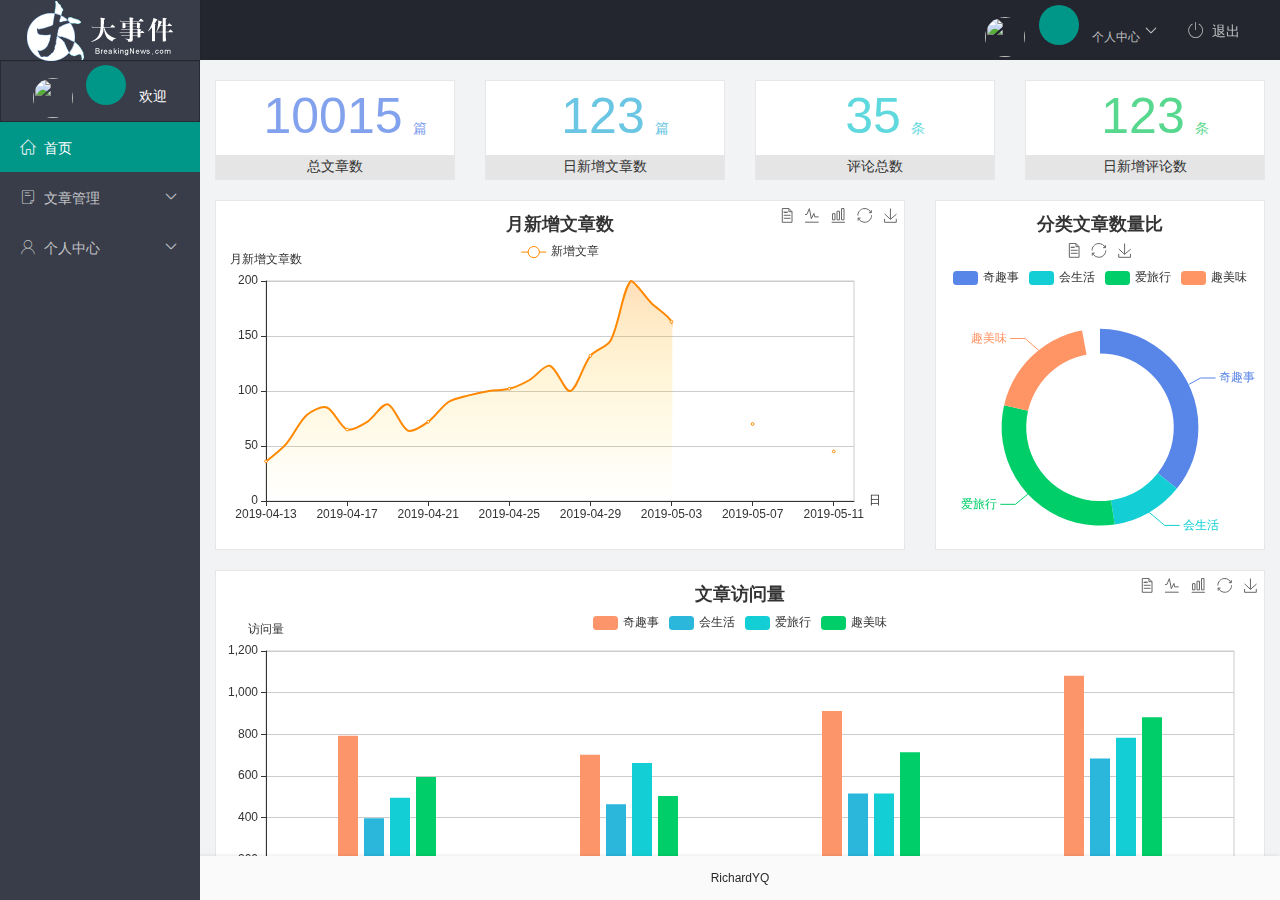
==== commit 4c6bb7d9: "完成个人中心的开发" ====
--- a/index.html
+++ b/index.html
@@ -23,9 +23,9 @@
                         个人中心
                     </a>
                     <dl class="layui-nav-child">
-                        <dd><a href="">基本资料</a></dd>
-                        <dd><a href="">更换头像</a></dd>
-                        <dd><a href="">重置密码</a></dd>
+                        <dd><a href="./user/userInfo.html" target="fm">基本资料</a></dd>
+                        <dd><a href="./user/userAvatar.html" target="fm">更换头像</a></dd>
+                        <dd><a href="./user/userpwd.html" target="fm">重置密码</a></dd>
                     </dl>
                 </li>
                 <li class="layui-nav-item"><a href="javascript:;" id="btn_logout"><span
@@ -59,11 +59,14 @@
                     <li class="layui-nav-item">
                         <a href="javascript:;"><span class="iconfont icon-user"></span>个人中心</a>
                         <dl class="layui-nav-child">
-                            <dd><a href="javascript:;" target="fm"><i class="layui-icon layui-icon-app"></i>基本资料</a>
+                            <dd><a href="./user/userInfo.html" target="fm"><i
+                                        class="layui-icon layui-icon-app"></i>基本资料</a>
                             </dd>
-                            <dd><a href="javascript:;" target="fm"><i class="layui-icon layui-icon-app"></i>更换头像</a>
+                            <dd><a href="./user/userAvatar.html" target="fm"><i
+                                        class="layui-icon layui-icon-app"></i>更换头像</a>
                             </dd>
-                            <dd><a href="javascript:;" target="fm"><i class="layui-icon layui-icon-app"></i>重置密码</a>
+                            <dd><a href="./user/userpwd.html" target="fm"><i
+                                        class="layui-icon layui-icon-app"></i>重置密码</a>
                             </dd>
                         </dl>
                     </li>
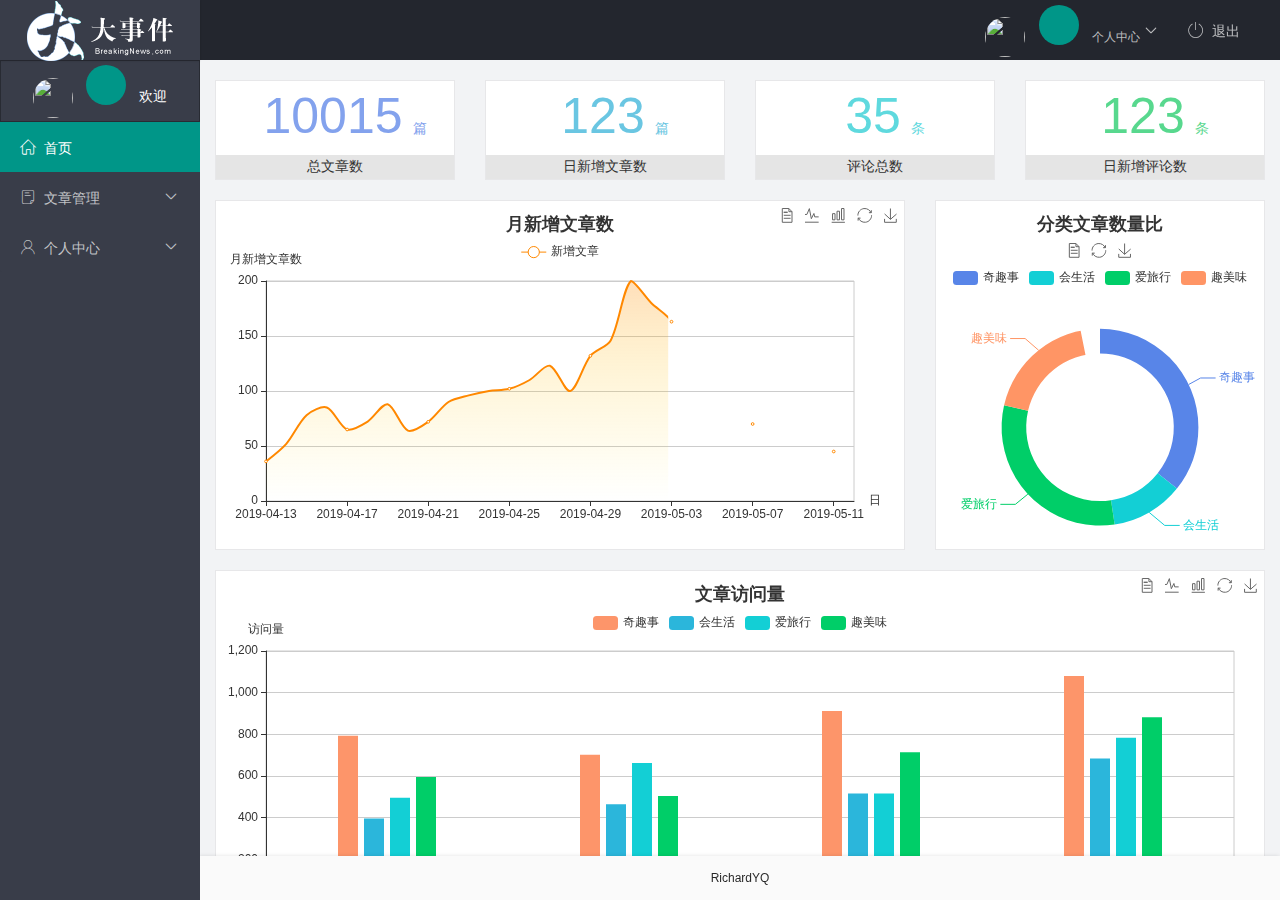
==== commit d5d26e88: "文章开发" ====
--- a/index.html
+++ b/index.html
@@ -48,11 +48,14 @@
                     <li class="layui-nav-item">
                         <a class="" href="javascript:;"><span class="iconfont icon-16" target="fm"></span>文章管理</a>
                         <dl class="layui-nav-child">
-                            <dd><a href="javascript:;" target="fm"><i class="layui-icon layui-icon-app"></i>文章类别</a>
+                            <dd><a href="./article/article_cate.html" target="fm"><i
+                                        class="layui-icon layui-icon-app"></i>文章类别</a>
                             </dd>
-                            <dd><a href="javascript:;" target="fm"><i class="layui-icon layui-icon-app"></i>文章列表</a>
+                            <dd><a href="/article/article_list.html" target="fm"><i
+                                        class="layui-icon layui-icon-app"></i>文章列表</a>
                             </dd>
-                            <dd><a href="javascript:;" target="fm"><i class="layui-icon layui-icon-app"></i>发布文章</a>
+                            <dd><a href="/article/article_pub.html" target="fm"><i
+                                        class="layui-icon layui-icon-app"></i>发布文章</a>
                             </dd>
                         </dl>
                     </li>
